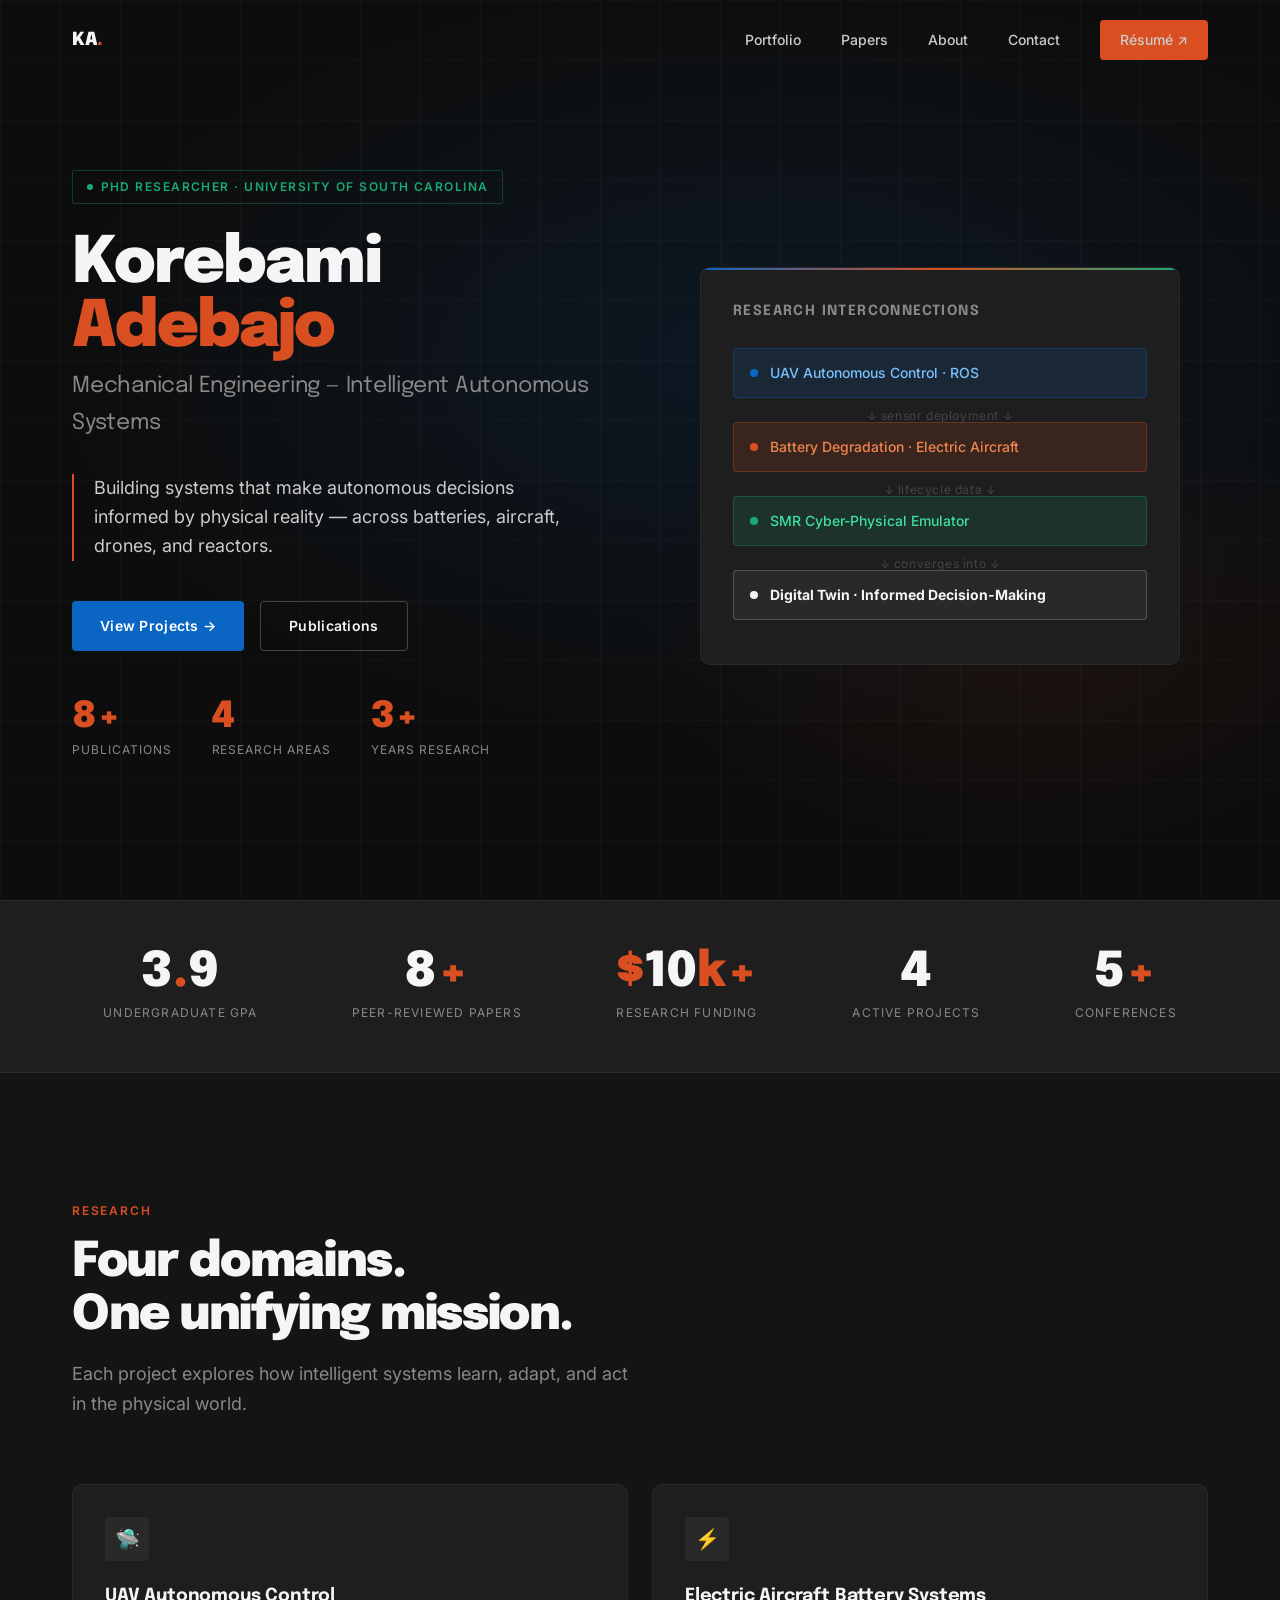
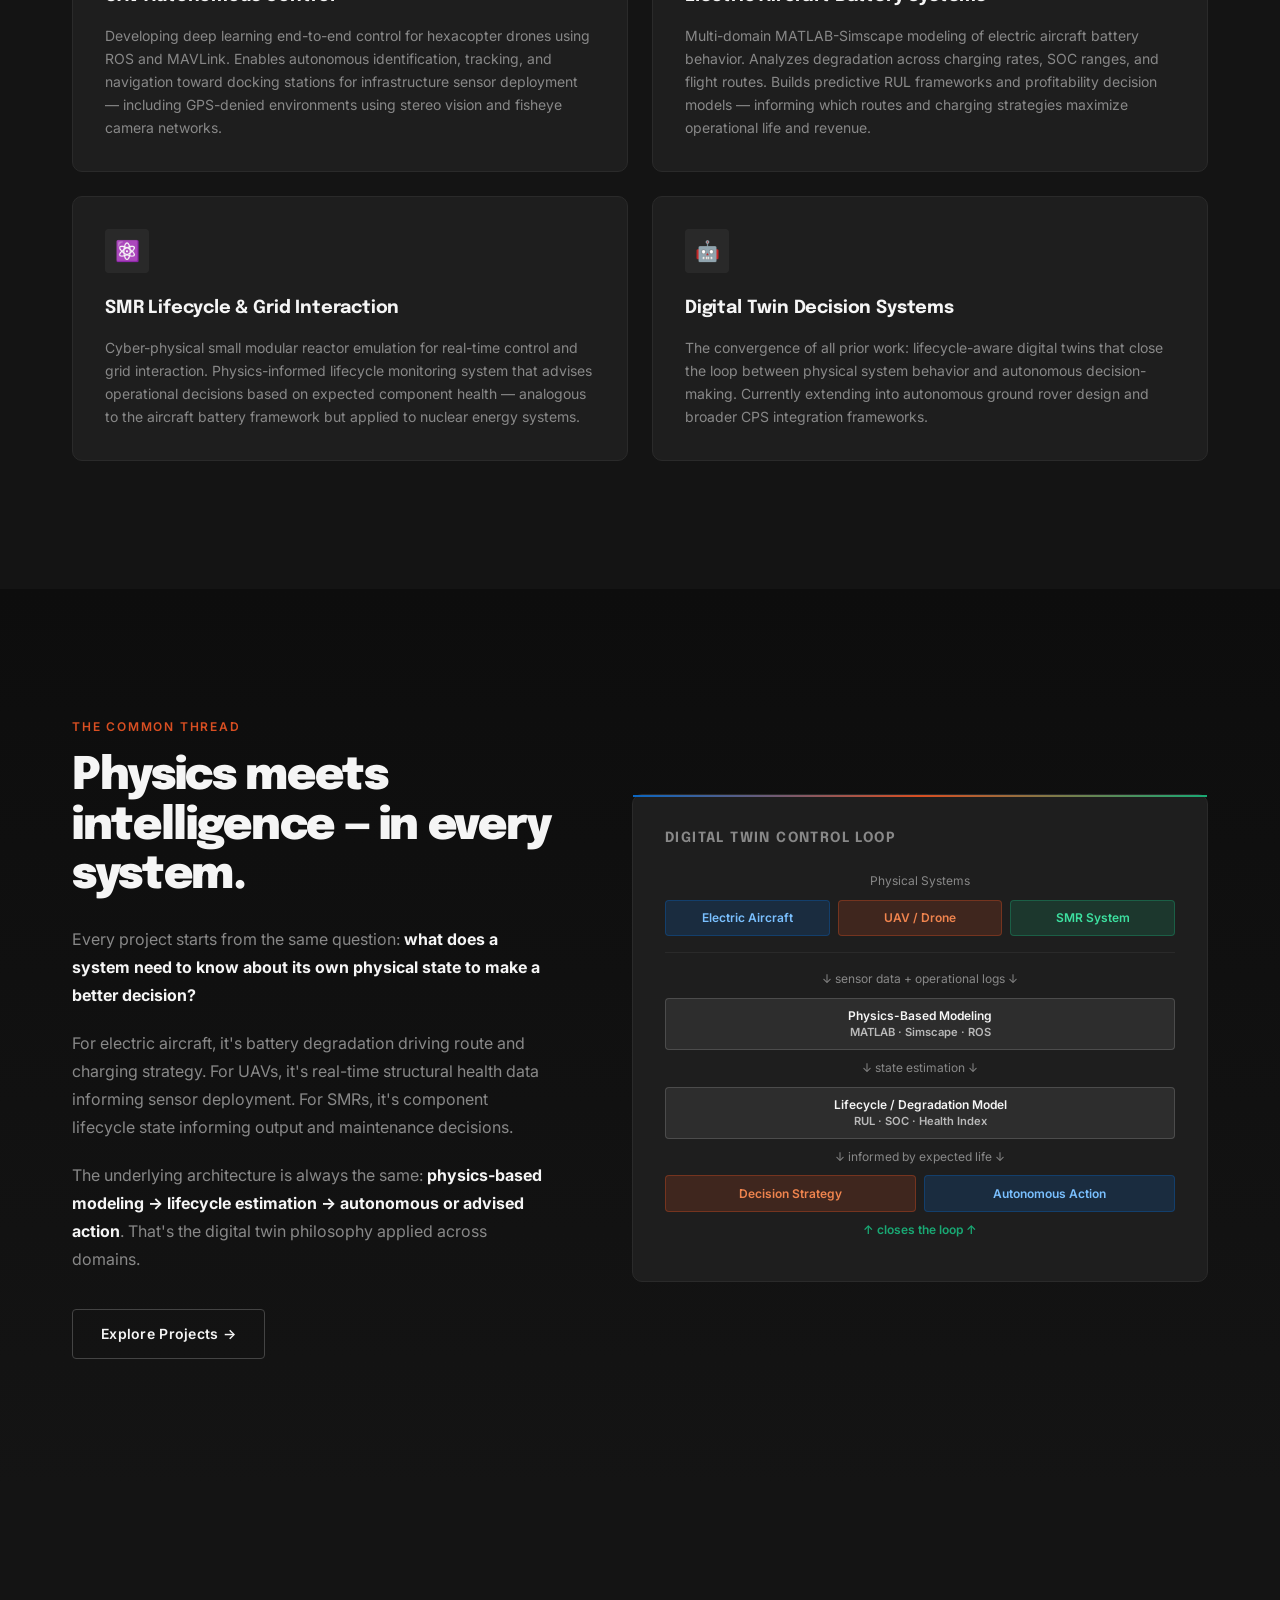
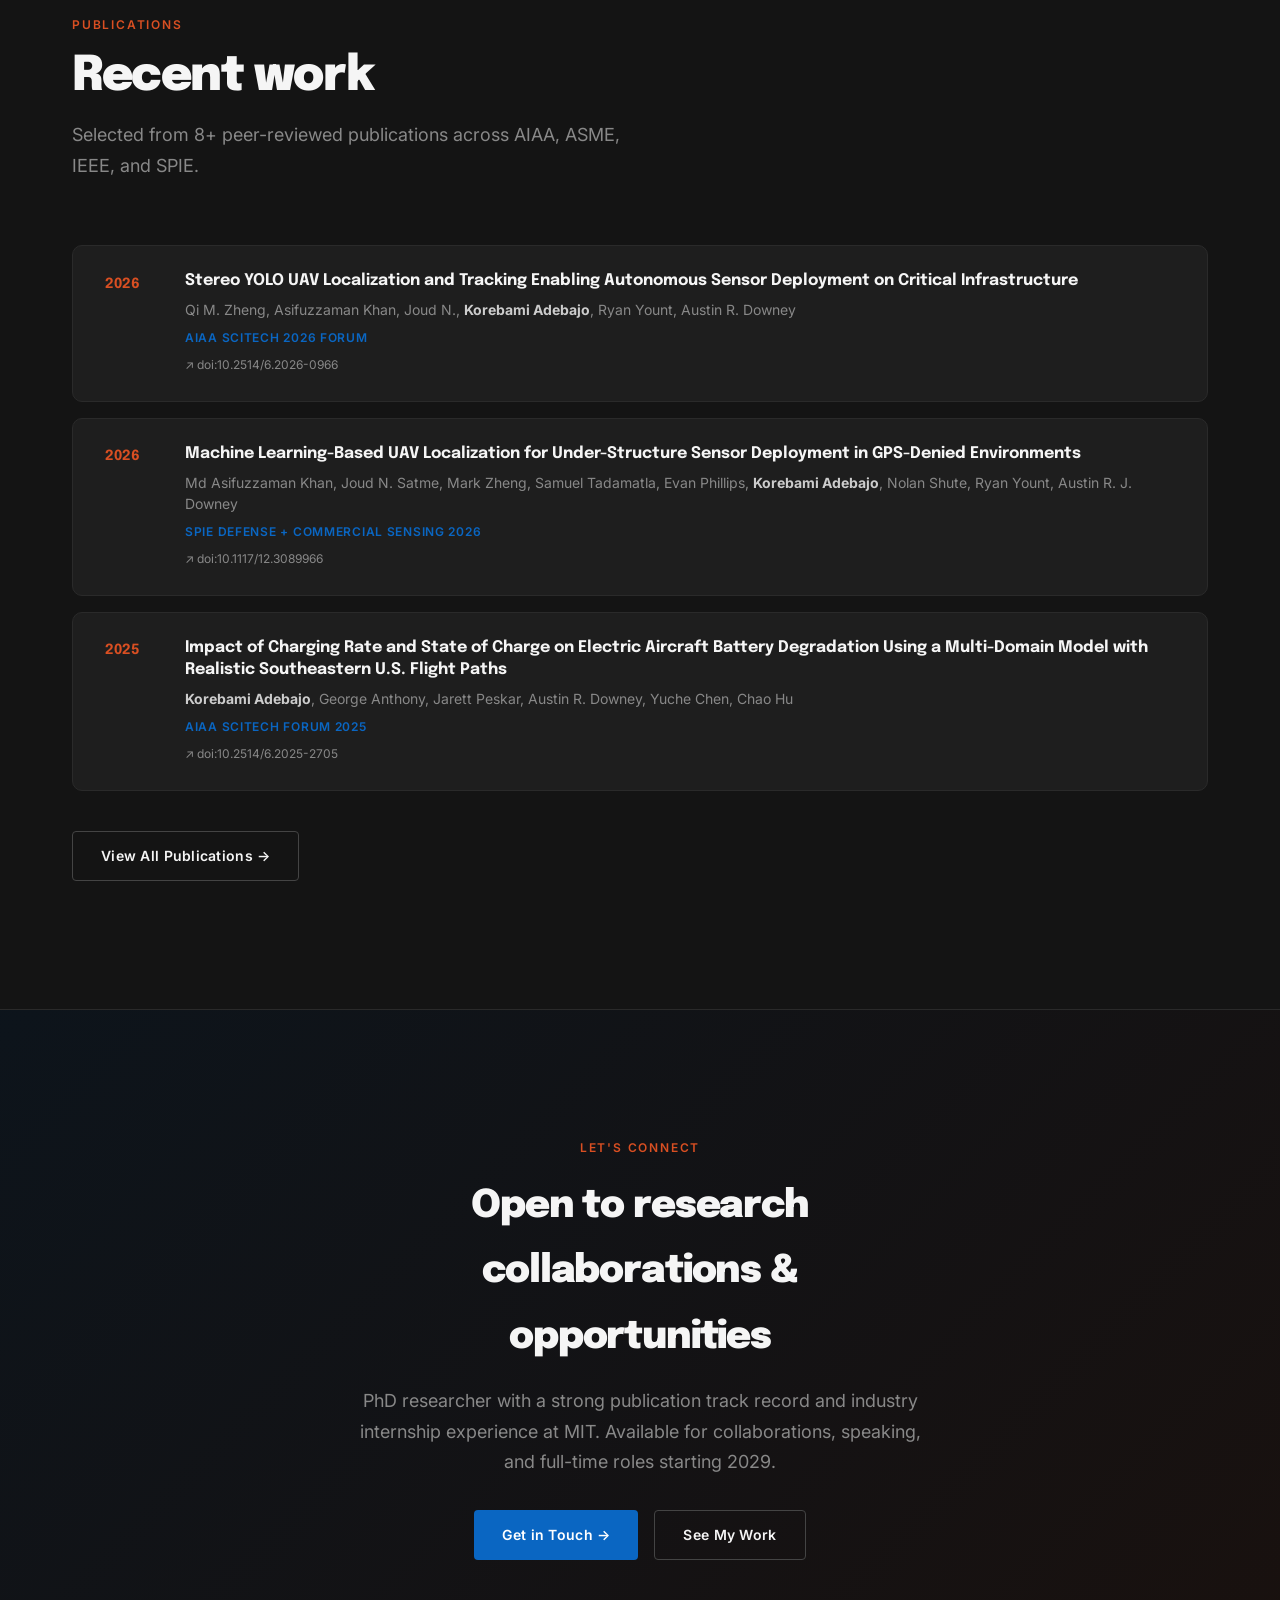
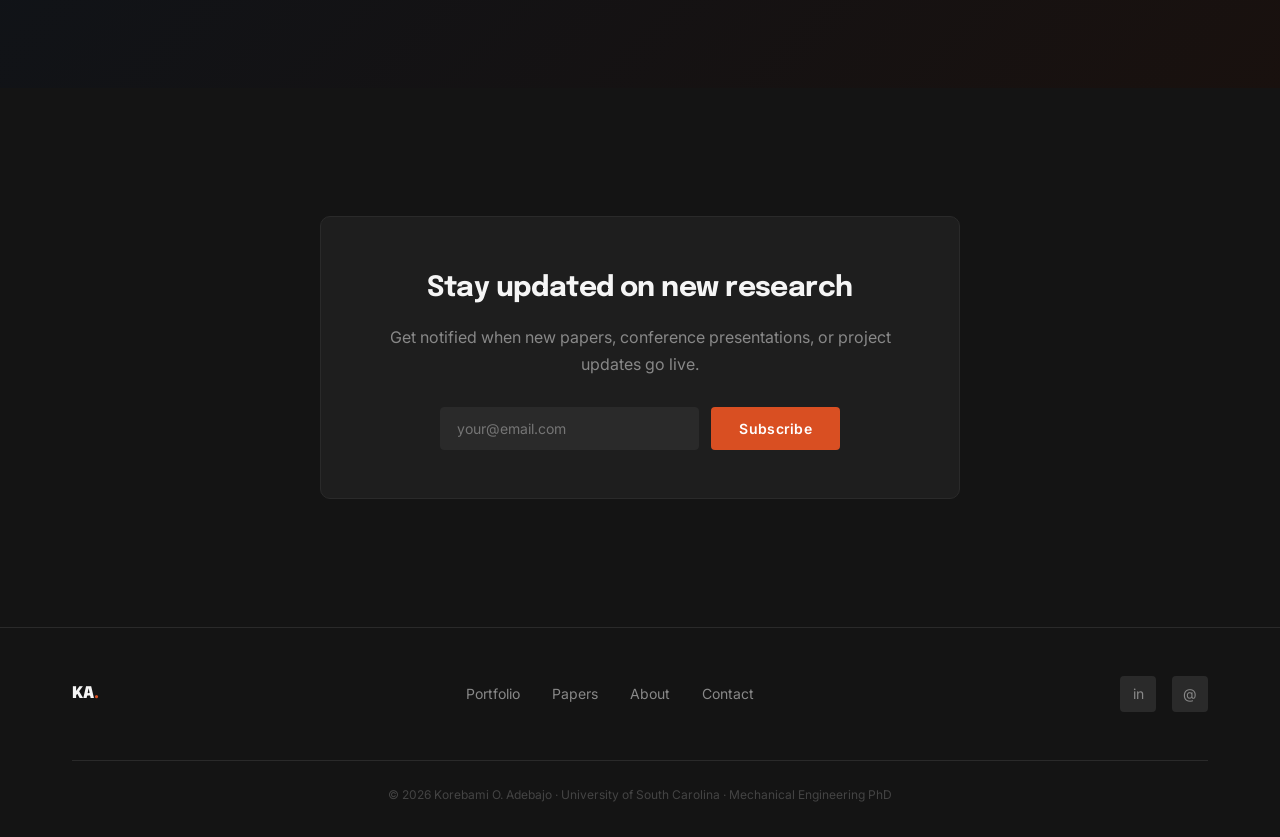
==== index.html @ 7465ab48 "Update index.html" ====
<!DOCTYPE html>
<html lang="en">
<head>
  <meta charset="UTF-8" />
  <meta name="viewport" content="width=device-width, initial-scale=1.0" />
  <title>Korebami Adebajo — Intelligent Autonomous Systems Researcher</title>
  <meta name="description" content="PhD Researcher at University of South Carolina working on digital twins, battery degradation, UAV autonomy, and small modular reactor lifecycle monitoring." />
  <link rel="stylesheet" href="css/style.css" />
</head>
<body>

<!-- ============================================================ NAV -->
<nav class="nav">
  <div class="nav__inner">
    <a href="index.html" class="nav__logo">KA<span>.</span></a>
    <div class="nav__links">
      <a href="portfolio.html">Portfolio</a>
      <a href="papers.html">Papers</a>
      <a href="about.html">About</a>
      <a href="about.html#contact">Contact</a>
      <a href="Korebami%20CV_Nov_25.pdf" target="_blank" class="nav__resume">Résumé ↗</a>
    </div>
    <div class="nav__burger" aria-label="Toggle menu">
      <span></span><span></span><span></span>
    </div>
  </div>
  <div class="nav__mobile">
    <a href="portfolio.html">Portfolio</a>
    <a href="papers.html">Papers</a>
    <a href="about.html">About</a>
    <a href="about.html#contact">Contact</a>
    <a href="Korebami%20CV_Nov_25.pdf" target="_blank">Résumé ↗</a>
  </div>
</nav>

<!-- ============================================================ HERO -->
<section class="hero">
  <div class="hero__bg"></div>
  <div class="hero__grid-overlay"></div>
  <div class="hero__inner">
    <div class="hero__content">
      <div class="hero__label">PhD Researcher · University of South Carolina</div>
      <h1 class="hero__name">Korebami<br><span>Adebajo</span></h1>
      <p class="hero__title">Mechanical Engineering — Intelligent Autonomous Systems</p>
      <p class="hero__thesis">
        Building systems that make autonomous decisions informed by physical reality — across batteries, aircraft, drones, and reactors.
      </p>
      <div class="hero__actions">
        <a href="portfolio.html" class="btn btn--primary">View Projects →</a>
        <a href="papers.html" class="btn btn--ghost">Publications</a>
      </div>
      <div class="hero__stats">
        <div>
          <span class="hero__stat-num"><span data-target="8">0</span><span style="color:var(--punch)">+</span></span>
          <span class="hero__stat-label">Publications</span>
        </div>
        <div>
          <span class="hero__stat-num"><span data-target="4">0</span></span>
          <span class="hero__stat-label">Research Areas</span>
        </div>
        <div>
          <span class="hero__stat-num"><span data-target="3">0</span><span style="color:var(--punch)">+</span></span>
          <span class="hero__stat-label">Years Research</span>
        </div>
      </div>
    </div>

    <div class="hero__visual">
      <div class="hero__diagram">
        <div class="diagram-title">Research Interconnections</div>

        <div class="diagram-node diagram-node--blue">
          <span class="dot dot--blue"></span>
          UAV Autonomous Control · ROS
        </div>
        <div class="diagram-arrow">↓ sensor deployment ↓</div>

        <div class="diagram-node diagram-node--punch">
          <span class="dot dot--punch"></span>
          Battery Degradation · Electric Aircraft
        </div>
        <div class="diagram-arrow">↓ lifecycle data ↓</div>

        <div class="diagram-node diagram-node--green">
          <span class="dot dot--green"></span>
          SMR Cyber-Physical Emulator
        </div>
        <div class="diagram-arrow">↓ converges into ↓</div>

        <div class="diagram-node diagram-node--muted" style="border-color: rgba(255,255,255,0.2); background: rgba(255,255,255,0.05);">
          <span class="dot dot--muted" style="background: var(--white)"></span>
          <strong style="color:var(--white)">Digital Twin · Informed Decision-Making</strong>
        </div>
      </div>
    </div>
  </div>
</section>

<!-- ============================================================ STATS BAR -->
<div class="stats-bar">
  <div class="stats-bar__inner">
    <div class="stat-item reveal">
      <span class="stat-item__num"><span data-target="3">0</span><em>.</em><span style="color:var(--white)">9</span></span>
      <div class="stat-item__label">Undergraduate GPA</div>
    </div>
    <div class="stat-item reveal reveal-delay-1">
      <span class="stat-item__num"><span data-target="8">0</span><em>+</em></span>
      <div class="stat-item__label">Peer-Reviewed Papers</div>
    </div>
    <div class="stat-item reveal reveal-delay-2">
      <span class="stat-item__num"><em>$</em><span data-target="10">0</span><em>k+</em></span>
      <div class="stat-item__label">Research Funding</div>
    </div>
    <div class="stat-item reveal reveal-delay-3">
      <span class="stat-item__num"><span data-target="4">0</span></span>
      <div class="stat-item__label">Active Projects</div>
    </div>
    <div class="stat-item reveal reveal-delay-4">
      <span class="stat-item__num"><span data-target="5">0</span><em>+</em></span>
      <div class="stat-item__label">Conferences</div>
    </div>
  </div>
</div>

<!-- ============================================================ RESEARCH AREAS -->
<section class="research-areas">
  <div class="container">
    <div class="section-header reveal">
      <span class="eyebrow">Research</span>
      <h2>Four domains.<br>One unifying mission.</h2>
      <p>Each project explores how intelligent systems learn, adapt, and act in the physical world.</p>
    </div>
    <div class="grid-2" style="gap: 1.5rem;">
      <div class="area-card area-card--blue reveal">
        <div class="area-icon">🛸</div>
        <h3>UAV Autonomous Control</h3>
        <p>Developing deep learning end-to-end control for hexacopter drones using ROS and MAVLink. Enables autonomous identification, tracking, and navigation toward docking stations for infrastructure sensor deployment — including GPS-denied environments using stereo vision and fisheye camera networks.</p>
      </div>
      <div class="area-card area-card--punch reveal reveal-delay-1">
        <div class="area-icon">⚡</div>
        <h3>Electric Aircraft Battery Systems</h3>
        <p>Multi-domain MATLAB-Simscape modeling of electric aircraft battery behavior. Analyzes degradation across charging rates, SOC ranges, and flight routes. Builds predictive RUL frameworks and profitability decision models — informing which routes and charging strategies maximize operational life and revenue.</p>
      </div>
      <div class="area-card area-card--green reveal reveal-delay-2">
        <div class="area-icon">⚛️</div>
        <h3>SMR Lifecycle & Grid Interaction</h3>
        <p>Cyber-physical small modular reactor emulation for real-time control and grid interaction. Physics-informed lifecycle monitoring system that advises operational decisions based on expected component health — analogous to the aircraft battery framework but applied to nuclear energy systems.</p>
      </div>
      <div class="area-card area-card--muted reveal reveal-delay-3">
        <div class="area-icon">🤖</div>
        <h3>Digital Twin Decision Systems</h3>
        <p>The convergence of all prior work: lifecycle-aware digital twins that close the loop between physical system behavior and autonomous decision-making. Currently extending into autonomous ground rover design and broader CPS integration frameworks.</p>
      </div>
    </div>
  </div>
</section>

<!-- ============================================================ UNIFYING THREAD -->
<section class="thread">
  <div class="container">
    <div class="thread__inner">
      <div class="thread__text reveal">
        <span class="eyebrow">The Common Thread</span>
        <h2>Physics meets intelligence — in every system.</h2>
        <p>Every project starts from the same question: <strong>what does a system need to know about its own physical state to make a better decision?</strong></p>
        <p>For electric aircraft, it's battery degradation driving route and charging strategy. For UAVs, it's real-time structural health data informing sensor deployment. For SMRs, it's component lifecycle state informing output and maintenance decisions.</p>
        <p>The underlying architecture is always the same: <strong>physics-based modeling → lifecycle estimation → autonomous or advised action</strong>. That's the digital twin philosophy applied across domains.</p>
        <a href="portfolio.html" class="btn btn--ghost" style="margin-top:1rem;">Explore Projects →</a>
      </div>

      <div class="thread__diagram reveal reveal-delay-2">
        <div class="flow-diagram">
          <div class="diagram-title" style="margin-bottom:1.25rem;">Digital Twin Control Loop</div>

          <div class="flow-label">Physical Systems</div>
          <div class="flow-row">
            <div class="flow-box flow-box--blue">Electric Aircraft</div>
            <div class="flow-box flow-box--punch">UAV / Drone</div>
            <div class="flow-box flow-box--green">SMR System</div>
          </div>

          <div class="flow-divider"></div>
          <div class="flow-label">↓ sensor data + operational logs ↓</div>

          <div class="flow-row">
            <div class="flow-box flow-box--core" style="text-align:center;">
              Physics-Based Modeling<br><span style="font-size:0.7rem;opacity:0.7">MATLAB · Simscape · ROS</span>
            </div>
          </div>

          <div class="flow-label">↓ state estimation ↓</div>

          <div class="flow-row">
            <div class="flow-box flow-box--core">
              Lifecycle / Degradation Model<br><span style="font-size:0.7rem;opacity:0.7">RUL · SOC · Health Index</span>
            </div>
          </div>

          <div class="flow-label">↓ informed by expected life ↓</div>

          <div class="flow-row">
            <div class="flow-box flow-box--punch">Decision Strategy</div>
            <div class="flow-box flow-box--blue">Autonomous Action</div>
          </div>

          <div class="flow-label" style="color:var(--green);font-weight:600;">↑ closes the loop ↑</div>
        </div>
      </div>
    </div>
  </div>
</section>

<!-- ============================================================ RECENT PUBLICATIONS -->
<section class="section section--dark">
  <div class="container">
    <div class="section-header reveal">
      <span class="eyebrow">Publications</span>
      <h2>Recent work</h2>
      <p>Selected from 8+ peer-reviewed publications across AIAA, ASME, IEEE, and SPIE.</p>
    </div>

    <div style="display:flex; flex-direction:column; gap:1rem;">

      <div class="pub-card reveal">
        <div class="pub-year">2026</div>
        <div class="pub-body">
          <div class="pub-title">Stereo YOLO UAV Localization and Tracking Enabling Autonomous Sensor Deployment on Critical Infrastructure</div>
          <div class="pub-authors">Qi M. Zheng, Asifuzzaman Khan, Joud N., <strong>Korebami Adebajo</strong>, Ryan Yount, Austin R. Downey</div>
          <div class="pub-venue">AIAA SCITECH 2026 Forum</div>
          <a href="https://doi.org/10.2514/6.2026-0966" target="_blank" class="pub-doi">↗ doi:10.2514/6.2026-0966</a>
        </div>
      </div>

      <div class="pub-card reveal reveal-delay-1">
        <div class="pub-year">2026</div>
        <div class="pub-body">
          <div class="pub-title">Machine Learning-Based UAV Localization for Under-Structure Sensor Deployment in GPS-Denied Environments</div>
          <div class="pub-authors">Md Asifuzzaman Khan, Joud N. Satme, Mark Zheng, Samuel Tadamatla, Evan Phillips, <strong>Korebami Adebajo</strong>, Nolan Shute, Ryan Yount, Austin R. J. Downey</div>
          <div class="pub-venue">SPIE Defense + Commercial Sensing 2026</div>
          <a href="https://doi.org/10.1117/12.3089966" target="_blank" class="pub-doi">↗ doi:10.1117/12.3089966</a>
        </div>
      </div>

      <div class="pub-card reveal reveal-delay-2">
        <div class="pub-year">2025</div>
        <div class="pub-body">
          <div class="pub-title">Impact of Charging Rate and State of Charge on Electric Aircraft Battery Degradation Using a Multi-Domain Model with Realistic Southeastern U.S. Flight Paths</div>
          <div class="pub-authors"><strong>Korebami Adebajo</strong>, George Anthony, Jarett Peskar, Austin R. Downey, Yuche Chen, Chao Hu</div>
          <div class="pub-venue">AIAA SciTech Forum 2025</div>
          <a href="https://doi.org/10.2514/6.2025-2705" target="_blank" class="pub-doi">↗ doi:10.2514/6.2025-2705</a>
        </div>
      </div>

    </div>

    <div style="margin-top:2.5rem;" class="reveal">
      <a href="papers.html" class="btn btn--ghost">View All Publications →</a>
    </div>
  </div>
</section>

<!-- ============================================================ CTA -->
<section class="cta-section">
  <div class="cta-section__inner reveal">
    <span class="eyebrow">Let's Connect</span>
    <h2>Open to research collaborations &amp; opportunities</h2>
    <p>PhD researcher with a strong publication track record and industry internship experience at MIT. Available for collaborations, speaking, and full-time roles starting 2029.</p>
    <div class="cta-section__actions">
      <a href="about.html#contact" class="btn btn--primary">Get in Touch →</a>
      <a href="portfolio.html" class="btn btn--ghost">See My Work</a>
    </div>
  </div>
</section>

<!-- ============================================================ NEWSLETTER -->
<section class="section section--dark">
  <div class="container">
    <div class="newsletter reveal" style="max-width:640px; margin:0 auto;">
      <h3>Stay updated on new research</h3>
      <p>Get notified when new papers, conference presentations, or project updates go live.</p>
      <div class="newsletter__form">
        <input type="email" class="newsletter__input" placeholder="your@email.com" />
        <button class="btn btn--punch">Subscribe</button>
      </div>
    </div>
  </div>
</section>

<!-- ============================================================ FOOTER -->
<footer class="footer">
  <div class="footer__inner">
    <div class="footer__logo">KA<span>.</span></div>
    <div class="footer__links">
      <a href="portfolio.html">Portfolio</a>
      <a href="papers.html">Papers</a>
      <a href="about.html">About</a>
      <a href="about.html#contact">Contact</a>
    </div>
    <div class="footer__social">
      <a href="https://www.linkedin.com/in/korebami-adebajo" target="_blank" title="LinkedIn">in</a>
      <a href="mailto:oyinkansoaadebajo@gmail.com" title="Email">@</a>
    </div>
    <div class="footer__copy">
      © 2026 Korebami O. Adebajo · University of South Carolina · Mechanical Engineering PhD
    </div>
  </div>
</footer>

<script src="js/main.js"></script>
</body>
</html>
---- css/style.css ----
/* ============================================================
   DESIGN TOKENS — Korebami Adebajo Portfolio
   Colors: Relume mockup (Science Blue, Punch, Mountain Meadow, Neutrals)
   Type: Epilogue (display) + Inter (body)
   ============================================================ */

@import url('https://fonts.googleapis.com/css2?family=Epilogue:wght@400;600;700;900&family=Inter:wght@300;400;500;600&display=swap');

:root {
  /* Colors */
  --blue:        #0A66C2;
  --blue-dark:   #084fa0;
  --punch:       #D94F22;
  --punch-light: #f0623a;
  --green:       #19A974;
  --black:       #0d0d0d;
  --dark:        #141414;
  --dark-2:      #1e1e1e;
  --dark-3:      #2a2a2a;
  --mid:         #444444;
  --muted:       #888888;
  --light:       #cccccc;
  --white:       #f5f5f5;
  --pure-white:  #ffffff;

  /* Type */
  --font-display: 'Epilogue', sans-serif;
  --font-body:    'Inter', sans-serif;

  /* Scale */
  --text-xs:   0.75rem;
  --text-sm:   0.875rem;
  --text-base: 1rem;
  --text-lg:   1.125rem;
  --text-xl:   1.375rem;
  --text-2xl:  1.75rem;
  --text-3xl:  2.25rem;
  --text-4xl:  3rem;
  --text-5xl:  4rem;
  --text-6xl:  5.5rem;

  /* Spacing */
  --section-gap: 8rem;
  --gap:         2rem;
  --radius:      4px;
  --radius-lg:   10px;

  /* Transitions */
  --ease: cubic-bezier(0.25, 0.46, 0.45, 0.94);
}

/* ============================================================ RESET */
*, *::before, *::after { box-sizing: border-box; margin: 0; padding: 0; }
html { scroll-behavior: smooth; font-size: 16px; }
body {
  background: var(--black);
  color: var(--white);
  font-family: var(--font-body);
  font-size: var(--text-base);
  line-height: 1.7;
  -webkit-font-smoothing: antialiased;
}
img { max-width: 100%; display: block; }
a { color: inherit; text-decoration: none; }
ul { list-style: none; }

/* ============================================================ UTILITY */
.container { max-width: 1200px; margin: 0 auto; padding: 0 2rem; }
.container--narrow { max-width: 800px; margin: 0 auto; padding: 0 2rem; }
.eyebrow {
  font-family: var(--font-body);
  font-size: var(--text-xs);
  font-weight: 600;
  letter-spacing: 0.15em;
  text-transform: uppercase;
  color: var(--punch);
  display: block;
  margin-bottom: 1rem;
}
.section { padding: var(--section-gap) 0; }
.section--dark { background: var(--dark); }
.section--darker { background: var(--dark-2); }
.grid-2 { display: grid; grid-template-columns: 1fr 1fr; gap: var(--gap); }
.grid-3 { display: grid; grid-template-columns: repeat(3, 1fr); gap: var(--gap); }
.tag {
  display: inline-block;
  font-size: var(--text-xs);
  font-weight: 600;
  letter-spacing: 0.08em;
  text-transform: uppercase;
  padding: 0.3rem 0.75rem;
  border-radius: 2px;
  background: var(--dark-3);
  color: var(--light);
  margin: 0.2rem 0.2rem 0.2rem 0;
}
.tag--blue  { background: rgba(10,102,194,0.2); color: #5aabff; }
.tag--punch { background: rgba(217,79,34,0.18); color: #f0844e; }
.tag--green { background: rgba(25,169,116,0.18); color: #3de0a0; }

/* ============================================================ BUTTONS */
.btn {
  display: inline-flex; align-items: center; gap: 0.5rem;
  font-family: var(--font-body); font-size: var(--text-sm); font-weight: 600;
  padding: 0.75rem 1.75rem; border-radius: var(--radius);
  border: none; cursor: pointer; transition: all 0.2s var(--ease);
  letter-spacing: 0.02em;
}
.btn--primary { background: var(--blue); color: var(--pure-white); }
.btn--primary:hover { background: var(--blue-dark); transform: translateY(-1px); }
.btn--ghost {
  background: transparent; color: var(--white);
  border: 1px solid var(--mid);
}
.btn--ghost:hover { border-color: var(--white); background: rgba(255,255,255,0.05); }
.btn--punch { background: var(--punch); color: var(--pure-white); }
.btn--punch:hover { background: var(--punch-light); transform: translateY(-1px); }

/* ============================================================ NAVBAR */
.nav {
  position: fixed; top: 0; left: 0; right: 0; z-index: 100;
  padding: 1.25rem 0;
  transition: background 0.3s var(--ease), box-shadow 0.3s var(--ease);
}
.nav.scrolled {
  background: rgba(13,13,13,0.95);
  backdrop-filter: blur(12px);
  box-shadow: 0 1px 0 rgba(255,255,255,0.06);
}
.nav__inner {
  display: flex; align-items: center; justify-content: space-between;
  max-width: 1200px; margin: 0 auto; padding: 0 2rem;
}
.nav__logo {
  font-family: var(--font-display); font-weight: 900; font-size: var(--text-lg);
  letter-spacing: -0.02em;
}
.nav__logo span { color: var(--punch); }
.nav__links { display: flex; align-items: center; gap: 2.5rem; }
.nav__links a {
  font-size: var(--text-sm); font-weight: 500; color: var(--light);
  transition: color 0.2s; position: relative;
}
.nav__links a::after {
  content: ''; position: absolute; bottom: -4px; left: 0; right: 0;
  height: 1px; background: var(--punch); transform: scaleX(0);
  transition: transform 0.2s var(--ease);
}
.nav__links a:hover { color: var(--white); }
.nav__links a:hover::after, .nav__links a.active::after { transform: scaleX(1); }
.nav__links a.active { color: var(--white); }
.nav__resume {
  font-size: var(--text-sm); font-weight: 600;
  padding: 0.5rem 1.25rem; border-radius: var(--radius);
  background: var(--punch); color: var(--pure-white);
  transition: background 0.2s;
}
.nav__resume:hover { background: var(--punch-light); }
.nav__burger { display: none; flex-direction: column; gap: 5px; cursor: pointer; }
.nav__burger span { display: block; width: 24px; height: 2px; background: var(--white); transition: all 0.3s; }
.nav__mobile { display: none; }

/* ============================================================ HERO */
.hero {
  min-height: 100vh; display: flex; align-items: center;
  padding: 8rem 0 6rem;
  position: relative; overflow: hidden;
}
.hero__bg {
  position: absolute; inset: 0; z-index: 0;
  background: radial-gradient(ellipse 80% 60% at 60% 40%, rgba(10,102,194,0.12) 0%, transparent 70%),
              radial-gradient(ellipse 50% 40% at 80% 70%, rgba(217,79,34,0.08) 0%, transparent 60%);
}
.hero__grid-overlay {
  position: absolute; inset: 0; z-index: 0; opacity: 0.03;
  background-image:
    linear-gradient(var(--light) 1px, transparent 1px),
    linear-gradient(90deg, var(--light) 1px, transparent 1px);
  background-size: 60px 60px;
}
.hero__inner {
  position: relative; z-index: 1;
  max-width: 1200px; margin: 0 auto; padding: 0 2rem;
  display: grid; grid-template-columns: 1fr 1fr; gap: 4rem; align-items: center;
}
.hero__label {
  display: inline-flex; align-items: center; gap: 0.5rem;
  font-size: var(--text-xs); font-weight: 600; letter-spacing: 0.12em;
  text-transform: uppercase; color: var(--green);
  border: 1px solid rgba(25,169,116,0.3); border-radius: 2px;
  padding: 0.35rem 0.85rem; margin-bottom: 1.75rem;
}
.hero__label::before {
  content: ''; width: 6px; height: 6px; border-radius: 50%;
  background: var(--green); animation: pulse 2s infinite;
}
@keyframes pulse {
  0%, 100% { opacity: 1; transform: scale(1); }
  50% { opacity: 0.5; transform: scale(0.8); }
}
.hero__name {
  font-family: var(--font-display); font-weight: 900;
  font-size: clamp(2.8rem, 5vw, var(--text-6xl));
  line-height: 1.0; letter-spacing: -0.03em;
  margin-bottom: 0.5rem;
}
.hero__name span { color: var(--punch); }
.hero__title {
  font-family: var(--font-display); font-weight: 400;
  font-size: var(--text-xl); color: var(--muted);
  margin-bottom: 2rem; letter-spacing: -0.01em;
}
.hero__thesis {
  font-size: var(--text-lg); line-height: 1.6;
  color: var(--light); max-width: 520px; margin-bottom: 2.5rem;
  border-left: 2px solid var(--punch); padding-left: 1.25rem;
}
.hero__actions { display: flex; gap: 1rem; flex-wrap: wrap; margin-bottom: 3rem; }
.hero__stats { display: flex; gap: 2.5rem; }
.hero__stat-num {
  font-family: var(--font-display); font-weight: 900;
  font-size: var(--text-3xl); color: var(--white); line-height: 1;
  display: block;
}
.hero__stat-num span { color: var(--punch); }
.hero__stat-label { font-size: var(--text-xs); color: var(--muted); letter-spacing: 0.08em; text-transform: uppercase; }

/* Hero visual panel */
.hero__visual {
  position: relative; display: flex; align-items: center; justify-content: center;
}
.hero__diagram {
  width: 100%; max-width: 480px;
  background: var(--dark-2); border: 1px solid var(--dark-3);
  border-radius: var(--radius-lg); padding: 2rem; position: relative;
  overflow: hidden;
}
.hero__diagram::before {
  content: ''; position: absolute; top: 0; left: 0; right: 0; height: 2px;
  background: linear-gradient(90deg, var(--blue), var(--punch), var(--green));
}
.diagram-title {
  font-family: var(--font-display); font-size: var(--text-sm); font-weight: 700;
  color: var(--muted); text-transform: uppercase; letter-spacing: 0.1em;
  margin-bottom: 1.5rem;
}
.diagram-node {
  padding: 0.75rem 1rem; border-radius: var(--radius); margin-bottom: 0.75rem;
  font-size: var(--text-sm); font-weight: 500;
  display: flex; align-items: center; gap: 0.75rem;
  transition: transform 0.2s var(--ease);
}
.diagram-node:hover { transform: translateX(4px); }
.diagram-node--blue  { background: rgba(10,102,194,0.15); border: 1px solid rgba(10,102,194,0.3); color: #7ac0ff; }
.diagram-node--punch { background: rgba(217,79,34,0.15);  border: 1px solid rgba(217,79,34,0.3);  color: #f0844e; }
.diagram-node--green { background: rgba(25,169,116,0.15); border: 1px solid rgba(25,169,116,0.3); color: #3de0a0; }
.diagram-node--muted { background: var(--dark-3); border: 1px solid rgba(255,255,255,0.08); color: var(--light); }
.diagram-arrow {
  text-align: center; color: var(--mid); font-size: var(--text-xs);
  margin: -0.25rem 0; letter-spacing: 0.05em;
}
.diagram-node .dot {
  width: 8px; height: 8px; border-radius: 50%; flex-shrink: 0;
}
.dot--blue  { background: var(--blue); }
.dot--punch { background: var(--punch); }
.dot--green { background: var(--green); }
.dot--muted { background: var(--mid); }

/* ============================================================ RESEARCH AREAS */
.research-areas { padding: var(--section-gap) 0; background: var(--dark); }
.section-header { margin-bottom: 4rem; }
.section-header h2 {
  font-family: var(--font-display); font-weight: 900;
  font-size: clamp(var(--text-3xl), 4vw, var(--text-4xl));
  letter-spacing: -0.03em; line-height: 1.1;
}
.section-header p { font-size: var(--text-lg); color: var(--muted); max-width: 560px; margin-top: 1rem; }

.area-card {
  background: var(--dark-2); border: 1px solid var(--dark-3);
  border-radius: var(--radius-lg); padding: 2rem;
  transition: border-color 0.3s, transform 0.3s var(--ease);
  position: relative; overflow: hidden;
}
.area-card::after {
  content: ''; position: absolute; bottom: 0; left: 0; right: 0; height: 2px;
  background: var(--accent-color, var(--blue));
  transform: scaleX(0); transform-origin: left;
  transition: transform 0.3s var(--ease);
}
.area-card:hover { border-color: var(--mid); transform: translateY(-4px); }
.area-card:hover::after { transform: scaleX(1); }
.area-card--blue  { --accent-color: var(--blue); }
.area-card--punch { --accent-color: var(--punch); }
.area-card--green { --accent-color: var(--green); }
.area-card--muted { --accent-color: var(--muted); }
.area-icon {
  width: 44px; height: 44px; border-radius: var(--radius);
  display: flex; align-items: center; justify-content: center;
  font-size: 1.25rem; margin-bottom: 1.25rem;
  background: rgba(255,255,255,0.05);
}
.area-card h3 {
  font-family: var(--font-display); font-size: var(--text-lg); font-weight: 700;
  margin-bottom: 0.75rem; letter-spacing: -0.01em;
}
.area-card p { font-size: var(--text-sm); color: var(--muted); line-height: 1.65; }

/* ============================================================ THREAD / UNIFYING SECTION */
.thread {
  padding: var(--section-gap) 0;
  background: linear-gradient(180deg, var(--black) 0%, var(--dark) 100%);
}
.thread__inner { display: grid; grid-template-columns: 1fr 1.2fr; gap: 5rem; align-items: center; }
.thread__text h2 {
  font-family: var(--font-display); font-weight: 900;
  font-size: clamp(var(--text-2xl), 3.5vw, var(--text-4xl));
  line-height: 1.1; letter-spacing: -0.03em; margin-bottom: 1.5rem;
}
.thread__text p { color: var(--muted); line-height: 1.75; margin-bottom: 1.25rem; }
.thread__text strong { color: var(--white); }
.thread__diagram { position: relative; }
.flow-diagram {
  background: var(--dark-2); border: 1px solid var(--dark-3);
  border-radius: var(--radius-lg); padding: 2rem; position: relative;
}
.flow-diagram::before {
  content: ''; position: absolute; top: 0; left: 0; right: 0; height: 2px;
  background: linear-gradient(90deg, var(--blue), var(--punch), var(--green));
}
.flow-row {
  display: flex; align-items: center; gap: 0.5rem; margin-bottom: 0.5rem;
}
.flow-box {
  flex: 1; padding: 0.6rem 0.75rem; border-radius: var(--radius);
  font-size: var(--text-xs); font-weight: 600; text-align: center;
  line-height: 1.3;
}
.flow-box--blue  { background: rgba(10,102,194,0.2);  color: #7ac0ff; border: 1px solid rgba(10,102,194,0.35); }
.flow-box--punch { background: rgba(217,79,34,0.18);  color: #f0844e; border: 1px solid rgba(217,79,34,0.35); }
.flow-box--green { background: rgba(25,169,116,0.18); color: #3de0a0; border: 1px solid rgba(25,169,116,0.35); }
.flow-box--core  { background: rgba(255,255,255,0.07); color: var(--white); border: 1px solid rgba(255,255,255,0.15); }
.flow-arrow { color: var(--mid); font-size: 0.85rem; flex-shrink: 0; }
.flow-label {
  font-size: var(--text-xs); color: var(--muted); text-align: center;
  margin-top: 0.25rem; margin-bottom: 0.5rem;
}
.flow-divider {
  height: 1px; background: var(--dark-3); margin: 1rem 0;
}

/* ============================================================ PUBLICATIONS PREVIEW */
.pub-card {
  background: var(--dark-2); border: 1px solid var(--dark-3);
  border-radius: var(--radius-lg); padding: 1.5rem 2rem;
  transition: border-color 0.3s, transform 0.2s var(--ease);
  display: flex; gap: 1.5rem; align-items: flex-start;
}
.pub-card:hover { border-color: var(--mid); transform: translateY(-2px); }
.pub-year {
  font-family: var(--font-display); font-size: var(--text-sm); font-weight: 700;
  color: var(--punch); min-width: 3.5rem; padding-top: 0.15rem;
}
.pub-body { flex: 1; }
.pub-title {
  font-family: var(--font-display); font-size: var(--text-base); font-weight: 700;
  line-height: 1.4; margin-bottom: 0.4rem;
}
.pub-authors { font-size: var(--text-sm); color: var(--muted); margin-bottom: 0.5rem; line-height: 1.5; }
.pub-authors strong { color: var(--light); }
.pub-venue {
  font-size: var(--text-xs); font-weight: 600; letter-spacing: 0.06em;
  text-transform: uppercase; color: var(--blue);
}
.pub-doi {
  font-size: var(--text-xs); color: var(--muted); margin-top: 0.4rem;
  display: inline-flex; align-items: center; gap: 0.35rem;
  transition: color 0.2s;
}
.pub-doi:hover { color: var(--blue); }

/* ============================================================ STATS BAR */
.stats-bar {
  background: var(--dark-2); border-top: 1px solid var(--dark-3); border-bottom: 1px solid var(--dark-3);
  padding: 3rem 0;
}
.stats-bar__inner {
  display: flex; justify-content: space-around; flex-wrap: wrap; gap: 2rem;
  max-width: 1200px; margin: 0 auto; padding: 0 2rem;
}
.stat-item { text-align: center; }
.stat-item__num {
  font-family: var(--font-display); font-weight: 900; font-size: var(--text-4xl);
  color: var(--white); line-height: 1; display: block;
}
.stat-item__num em { color: var(--punch); font-style: normal; }
.stat-item__label { font-size: var(--text-xs); color: var(--muted); text-transform: uppercase; letter-spacing: 0.1em; margin-top: 0.4rem; }

/* ============================================================ CTA SECTION */
.cta-section {
  padding: var(--section-gap) 0;
  background: linear-gradient(135deg, rgba(10,102,194,0.08) 0%, rgba(217,79,34,0.06) 100%);
  border-top: 1px solid var(--dark-3);
}
.cta-section__inner { text-align: center; max-width: 640px; margin: 0 auto; padding: 0 2rem; }
.cta-section h2 {
  font-family: var(--font-display); font-weight: 900;
  font-size: clamp(var(--text-2xl), 3vw, var(--text-4xl));
  letter-spacing: -0.03em; margin-bottom: 1rem;
}
.cta-section p { color: var(--muted); font-size: var(--text-lg); margin-bottom: 2rem; }
.cta-section__actions { display: flex; gap: 1rem; justify-content: center; flex-wrap: wrap; }

/* ============================================================ FOOTER */
.footer {
  background: var(--dark); border-top: 1px solid var(--dark-3);
  padding: 3rem 0 2rem;
}
.footer__inner {
  max-width: 1200px; margin: 0 auto; padding: 0 2rem;
  display: flex; justify-content: space-between; align-items: center;
  flex-wrap: wrap; gap: 1.5rem;
}
.footer__logo {
  font-family: var(--font-display); font-weight: 900; font-size: var(--text-base);
}
.footer__logo span { color: var(--punch); }
.footer__links { display: flex; gap: 2rem; }
.footer__links a { font-size: var(--text-sm); color: var(--muted); transition: color 0.2s; }
.footer__links a:hover { color: var(--white); }
.footer__copy { font-size: var(--text-xs); color: var(--mid); width: 100%; text-align: center; margin-top: 1.5rem; border-top: 1px solid var(--dark-3); padding-top: 1.5rem; }
.footer__social { display: flex; gap: 1rem; }
.footer__social a {
  width: 36px; height: 36px; border-radius: var(--radius); background: var(--dark-3);
  display: flex; align-items: center; justify-content: center;
  font-size: var(--text-sm); color: var(--muted); transition: all 0.2s;
}
.footer__social a:hover { background: var(--blue); color: var(--white); }

/* ============================================================ PAGE HEADERS */
.page-header {
  padding: 10rem 0 5rem;
  background: linear-gradient(180deg, var(--dark) 0%, var(--black) 100%);
  border-bottom: 1px solid var(--dark-3);
}
.page-header h1 {
  font-family: var(--font-display); font-weight: 900;
  font-size: clamp(var(--text-3xl), 5vw, var(--text-5xl));
  letter-spacing: -0.04em; line-height: 1.05;
}
.page-header h1 span { color: var(--punch); }
.page-header p { font-size: var(--text-xl); color: var(--muted); max-width: 600px; margin-top: 1rem; line-height: 1.6; }

/* ============================================================ PROJECT CARDS */
.project-card {
  background: var(--dark-2); border: 1px solid var(--dark-3);
  border-radius: var(--radius-lg); overflow: hidden;
  transition: border-color 0.3s, transform 0.3s var(--ease);
  display: flex; flex-direction: column;
}
.project-card:hover { border-color: var(--mid); transform: translateY(-6px); }
.project-card__image {
  height: 200px; background: var(--dark-3); overflow: hidden;
  display: flex; align-items: center; justify-content: center;
  position: relative;
}
.project-card__image-inner {
  width: 100%; height: 100%;
  background: linear-gradient(135deg, var(--card-color-a, rgba(10,102,194,0.3)), var(--card-color-b, rgba(217,79,34,0.2)));
  display: flex; align-items: center; justify-content: center;
  font-size: 3rem;
}
.project-card__body { padding: 1.75rem; flex: 1; display: flex; flex-direction: column; }
.project-card__status {
  font-size: var(--text-xs); font-weight: 600; letter-spacing: 0.1em;
  text-transform: uppercase; color: var(--green); margin-bottom: 0.75rem;
  display: flex; align-items: center; gap: 0.4rem;
}
.project-card__status::before { content: ''; width: 6px; height: 6px; border-radius: 50%; background: var(--green); }
.project-card__status--ongoing { color: var(--green); }
.project-card__status--ongoing::before { background: var(--green); }
.project-card__status--design { color: var(--blue); }
.project-card__status--design::before { background: var(--blue); }
.project-card h3 {
  font-family: var(--font-display); font-size: var(--text-xl); font-weight: 700;
  line-height: 1.3; letter-spacing: -0.02em; margin-bottom: 0.75rem;
}
.project-card p { font-size: var(--text-sm); color: var(--muted); line-height: 1.7; flex: 1; margin-bottom: 1.25rem; }
.project-card__tags { display: flex; flex-wrap: wrap; margin-bottom: 1.25rem; }
.project-card__footer { display: flex; align-items: center; justify-content: space-between; margin-top: auto; }
.project-card__link {
  font-size: var(--text-sm); font-weight: 600; color: var(--blue);
  display: flex; align-items: center; gap: 0.35rem;
  transition: gap 0.2s var(--ease);
}
.project-card__link:hover { gap: 0.6rem; }

/* ============================================================ ABOUT PAGE */
.about-grid { display: grid; grid-template-columns: 1fr 1.4fr; gap: 5rem; align-items: start; }
.about-photo {
  position: sticky; top: 7rem;
  background: var(--dark-2); border: 1px solid var(--dark-3);
  border-radius: var(--radius-lg); overflow: hidden; aspect-ratio: 3/4;
  display: flex; align-items: center; justify-content: center;
  font-size: 5rem;
}
.timeline { position: relative; padding-left: 1.5rem; }
.timeline::before {
  content: ''; position: absolute; left: 0; top: 0; bottom: 0;
  width: 1px; background: var(--dark-3);
}
.timeline-item { position: relative; padding-bottom: 2.5rem; }
.timeline-item::before {
  content: ''; position: absolute; left: -1.5rem; top: 0.35rem;
  width: 8px; height: 8px; border-radius: 50%;
  background: var(--punch); border: 2px solid var(--black);
  transform: translateX(-3.5px);
}
.timeline-item__year {
  font-size: var(--text-xs); font-weight: 600; letter-spacing: 0.1em;
  text-transform: uppercase; color: var(--punch); margin-bottom: 0.35rem;
}
.timeline-item h3 {
  font-family: var(--font-display); font-size: var(--text-lg); font-weight: 700; margin-bottom: 0.35rem;
}
.timeline-item p { font-size: var(--text-sm); color: var(--muted); line-height: 1.65; }

/* ============================================================ SKILLS GRID */
.skills-grid { display: grid; grid-template-columns: repeat(auto-fill, minmax(140px, 1fr)); gap: 1rem; }
.skill-pill {
  padding: 0.75rem 1rem; background: var(--dark-3); border: 1px solid rgba(255,255,255,0.06);
  border-radius: var(--radius); text-align: center;
  font-size: var(--text-sm); font-weight: 500; color: var(--light);
  transition: all 0.2s var(--ease);
}
.skill-pill:hover { border-color: var(--blue); color: var(--white); background: rgba(10,102,194,0.1); }

/* ============================================================ AWARDS */
.award-item {
  display: flex; gap: 1.25rem; align-items: flex-start;
  padding: 1.25rem 0; border-bottom: 1px solid var(--dark-3);
}
.award-item:last-child { border-bottom: none; }
.award-icon { font-size: 1.5rem; flex-shrink: 0; margin-top: 0.1rem; }
.award-body h4 { font-family: var(--font-display); font-size: var(--text-base); font-weight: 700; margin-bottom: 0.2rem; }
.award-body p { font-size: var(--text-sm); color: var(--muted); }

/* ============================================================ PAPER PAGE */
.paper-header {
  padding: 10rem 0 4rem;
  background: var(--dark); border-bottom: 1px solid var(--dark-3);
}
.paper-header__meta {
  display: flex; gap: 1rem; flex-wrap: wrap; align-items: center; margin-bottom: 1.5rem;
}
.paper-header h1 {
  font-family: var(--font-display); font-weight: 900;
  font-size: clamp(var(--text-2xl), 4vw, var(--text-4xl));
  letter-spacing: -0.03em; line-height: 1.15; margin-bottom: 1.25rem;
}
.paper-header__authors { color: var(--muted); font-size: var(--text-base); line-height: 1.6; }
.paper-header__authors strong { color: var(--white); }
.abstract-box {
  background: var(--dark-3); border-left: 3px solid var(--blue);
  border-radius: 0 var(--radius) var(--radius) 0;
  padding: 1.75rem 2rem; margin: 2rem 0;
}
.abstract-box h3 {
  font-family: var(--font-display); font-size: var(--text-sm); font-weight: 700;
  letter-spacing: 0.1em; text-transform: uppercase; color: var(--blue); margin-bottom: 0.75rem;
}
.abstract-box p { color: var(--light); line-height: 1.75; font-size: var(--text-base); }

/* ============================================================ CONTACT FORM */
.contact-form { max-width: 600px; }
.form-group { margin-bottom: 1.5rem; }
.form-label { display: block; font-size: var(--text-sm); font-weight: 600; margin-bottom: 0.5rem; color: var(--light); }
.form-input, .form-textarea {
  width: 100%; background: var(--dark-2); border: 1px solid var(--dark-3);
  border-radius: var(--radius); padding: 0.875rem 1rem;
  font-family: var(--font-body); font-size: var(--text-sm); color: var(--white);
  transition: border-color 0.2s;
}
.form-input:focus, .form-textarea:focus {
  outline: none; border-color: var(--blue);
}
.form-textarea { min-height: 140px; resize: vertical; }

/* ============================================================ NEWSLETTER */
.newsletter {
  background: var(--dark-2); border: 1px solid var(--dark-3);
  border-radius: var(--radius-lg); padding: 3rem; text-align: center;
}
.newsletter h3 {
  font-family: var(--font-display); font-weight: 700; font-size: var(--text-2xl);
  letter-spacing: -0.02em; margin-bottom: 0.75rem;
}
.newsletter p { color: var(--muted); margin-bottom: 1.75rem; }
.newsletter__form { display: flex; gap: 0.75rem; max-width: 400px; margin: 0 auto; }
.newsletter__input {
  flex: 1; background: var(--dark-3); border: 1px solid var(--dark-3);
  border-radius: var(--radius); padding: 0.75rem 1rem;
  font-family: var(--font-body); font-size: var(--text-sm); color: var(--white);
}
.newsletter__input:focus { outline: none; border-color: var(--blue); }

/* ============================================================ SCROLL ANIMATIONS */
.reveal {
  opacity: 0; transform: translateY(24px);
  transition: opacity 0.65s var(--ease), transform 0.65s var(--ease);
}
.reveal.visible { opacity: 1; transform: translateY(0); }
.reveal-delay-1 { transition-delay: 0.1s; }
.reveal-delay-2 { transition-delay: 0.2s; }
.reveal-delay-3 { transition-delay: 0.3s; }
.reveal-delay-4 { transition-delay: 0.4s; }

@media (prefers-reduced-motion: reduce) {
  .reveal { opacity: 1; transform: none; transition: none; }
  * { animation-duration: 0.01ms !important; }
}

/* ============================================================ RESPONSIVE */
@media (max-width: 900px) {
  :root { --section-gap: 5rem; }
  .hero__inner, .thread__inner, .about-grid, .grid-2 { grid-template-columns: 1fr; }
  .hero__visual { display: none; }
  .grid-3 { grid-template-columns: 1fr 1fr; }
  .about-photo { position: static; aspect-ratio: 1/1; max-width: 280px; }
}
@media (max-width: 640px) {
  :root { --section-gap: 4rem; }
  .nav__links { display: none; }
  .nav__burger { display: flex; }
  .grid-3 { grid-template-columns: 1fr; }
  .hero__stats { flex-wrap: wrap; gap: 1.5rem; }
  .stats-bar__inner { justify-content: center; }
  .pub-card { flex-direction: column; }
  .footer__inner { flex-direction: column; align-items: flex-start; }
  .nav__mobile { display: flex; flex-direction: column; gap: 0; }
  .nav__mobile.open {
    position: fixed; top: 65px; left: 0; right: 0;
    background: rgba(13,13,13,0.98); backdrop-filter: blur(12px);
    padding: 1.5rem 2rem; border-bottom: 1px solid var(--dark-3);
  }
  .nav__mobile.open a { display: block; padding: 0.85rem 0; border-bottom: 1px solid var(--dark-3); color: var(--white); }
}
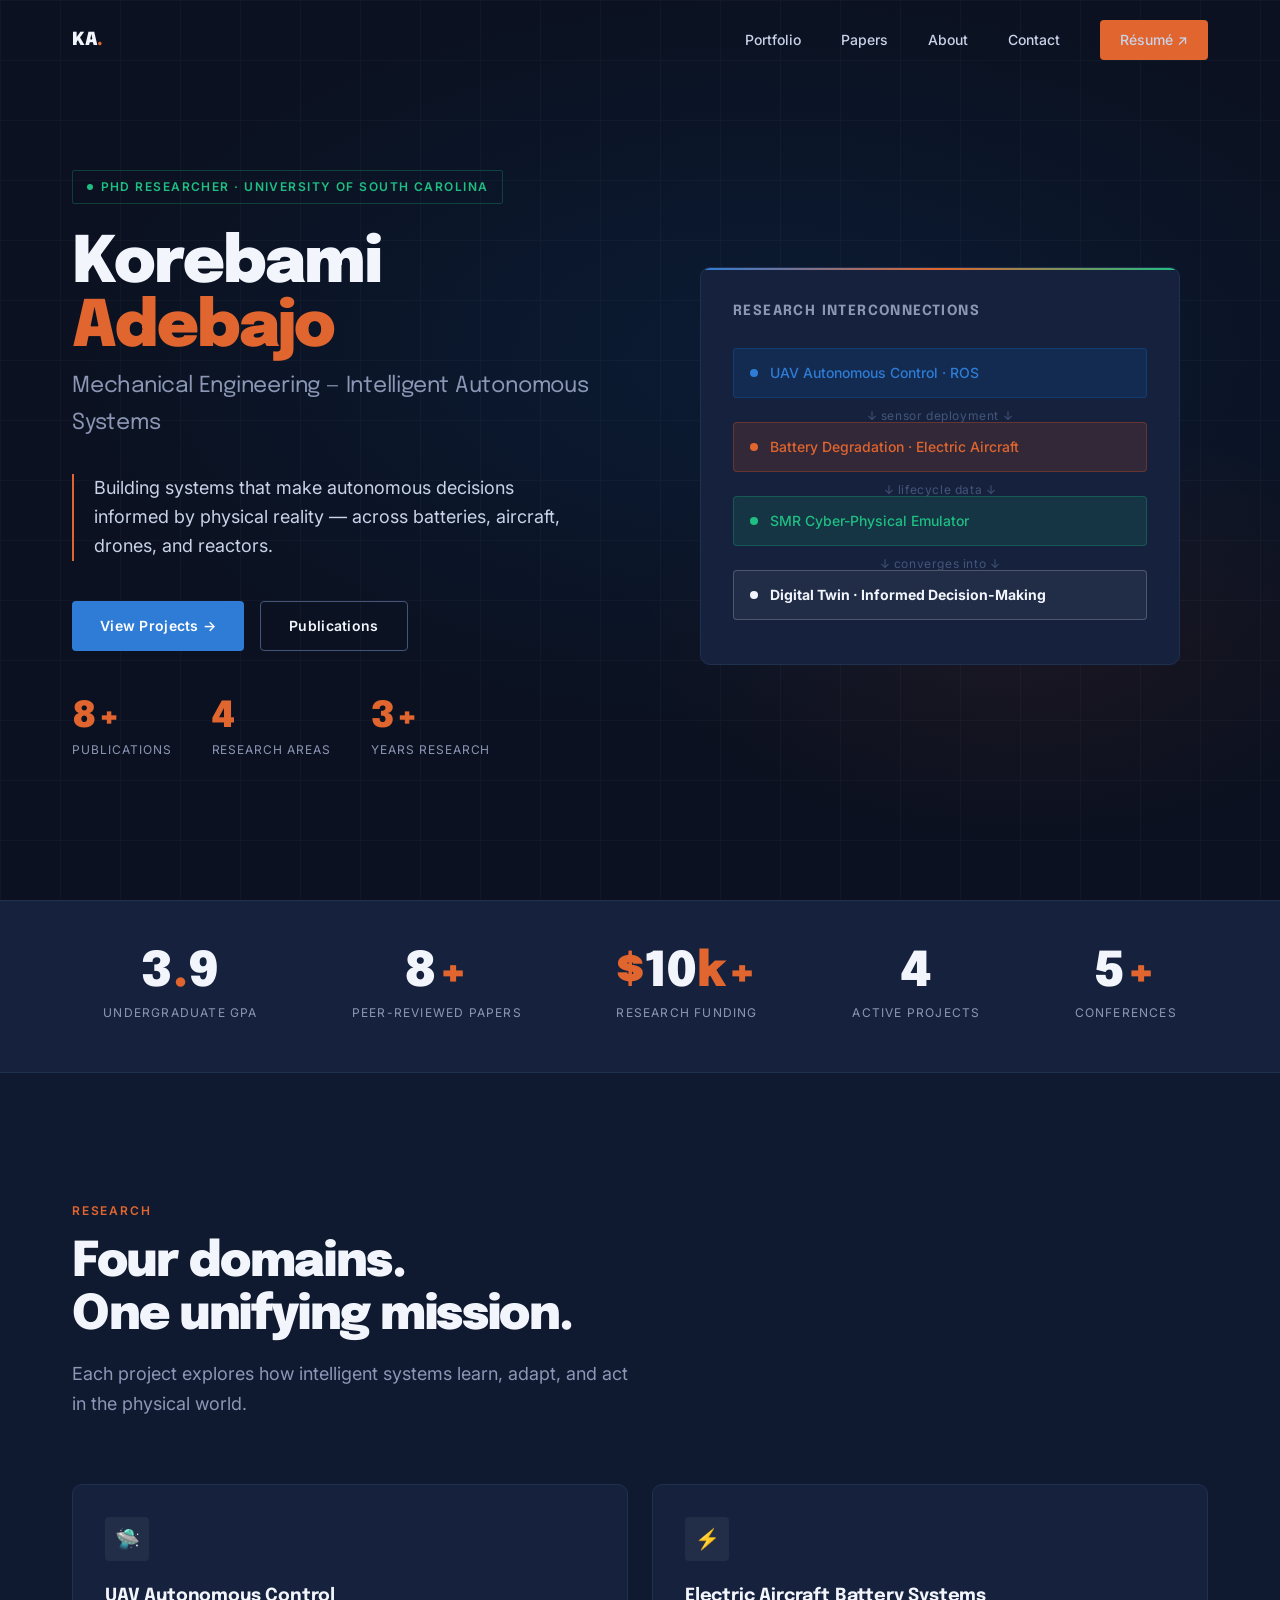
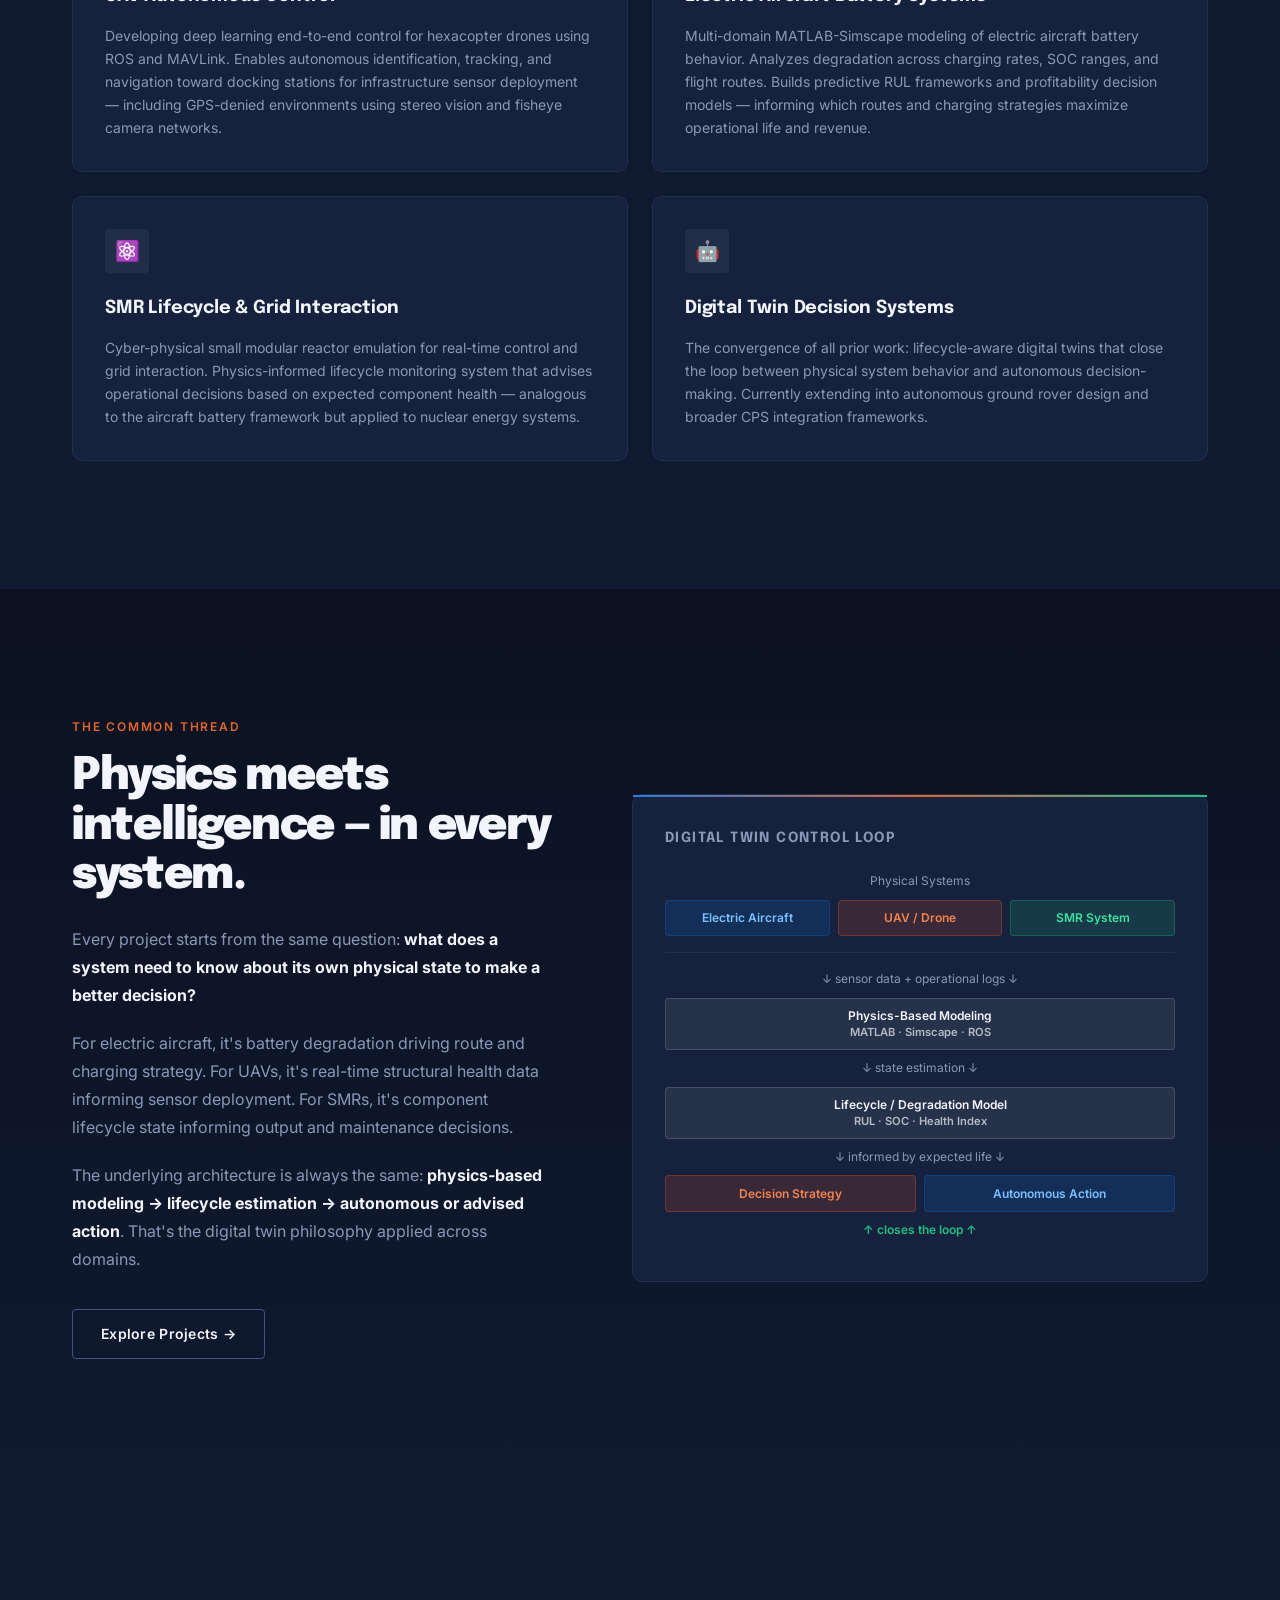
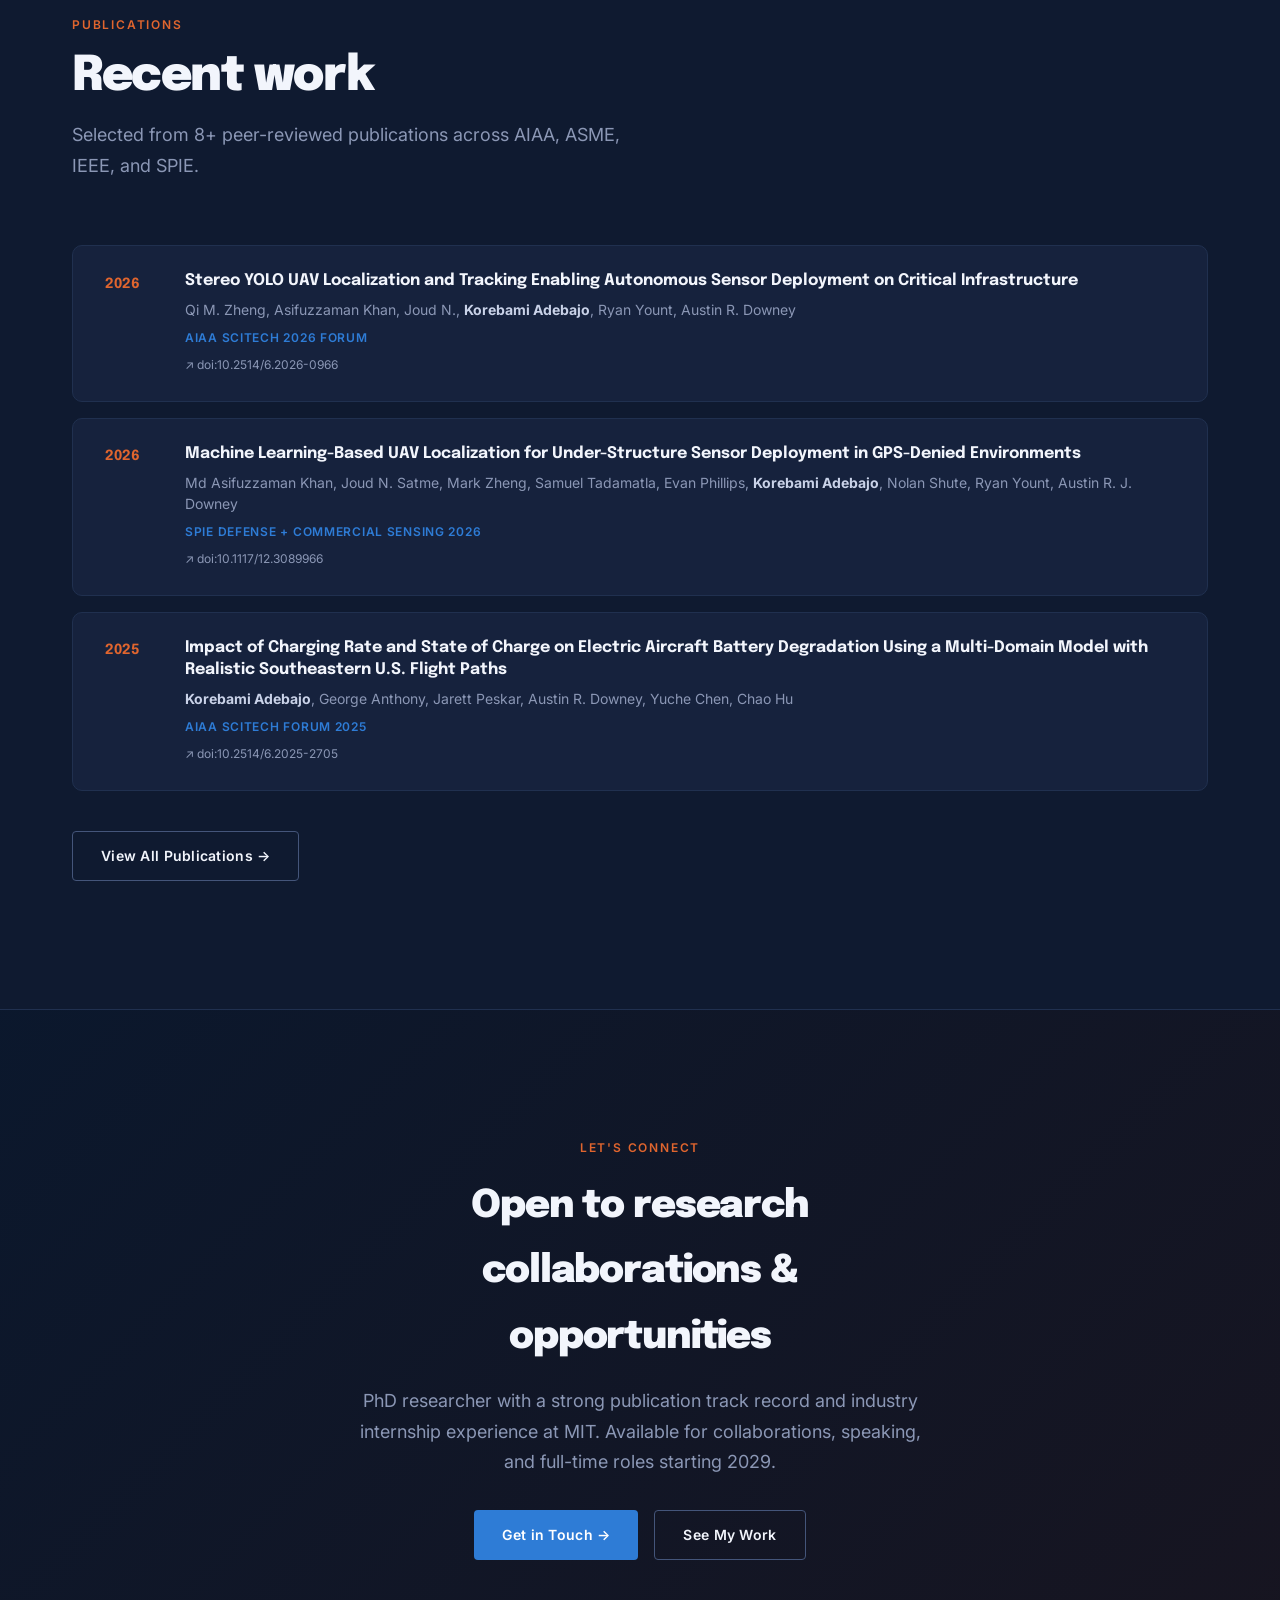
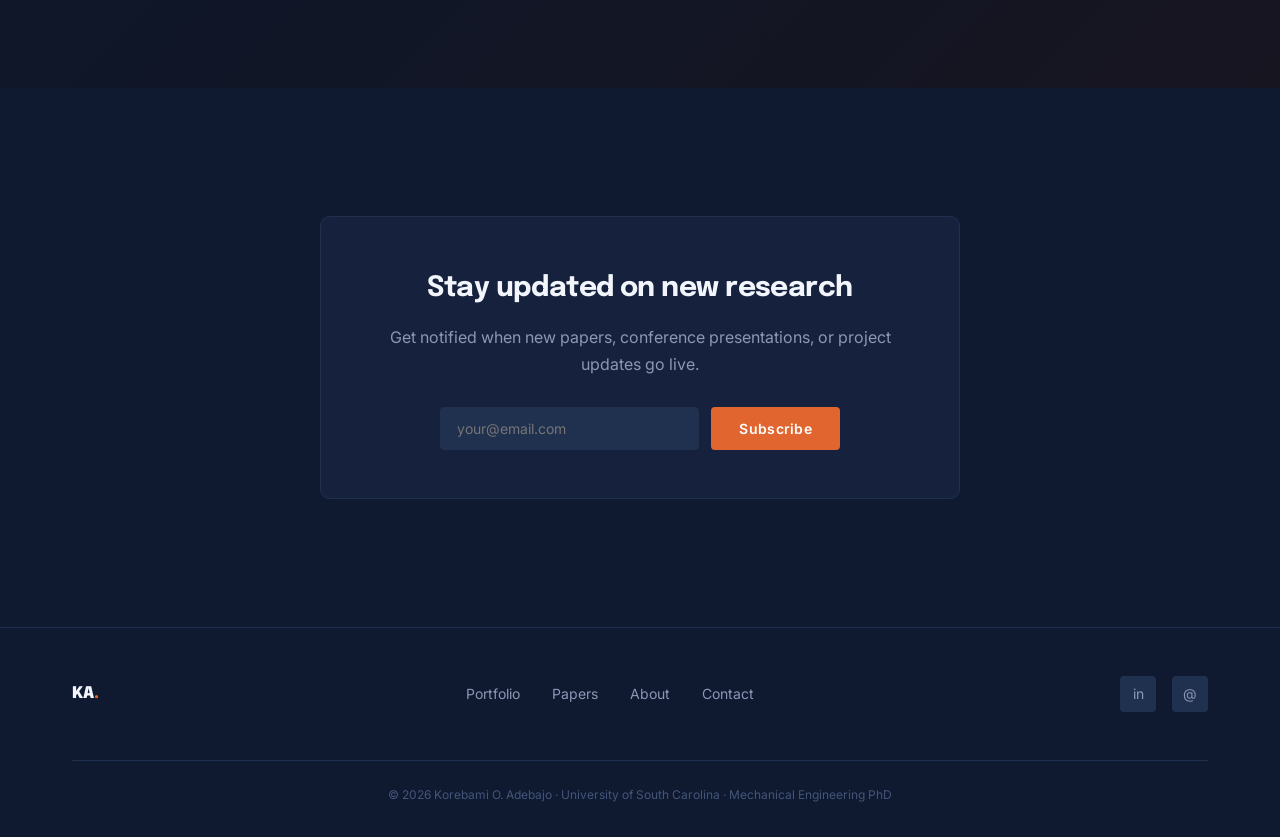
==== commit 91b11c67: "Updating files to include figure" ====
--- a/index.html
+++ b/index.html
@@ -69,25 +69,25 @@
       <div class="hero__diagram">
         <div class="diagram-title">Research Interconnections</div>
 
-        <div class="diagram-node diagram-node--blue">
+        <div class="diagram-node diagram-node--blue diagram-node--sequence seq-1">
           <span class="dot dot--blue"></span>
           UAV Autonomous Control · ROS
         </div>
         <div class="diagram-arrow">↓ sensor deployment ↓</div>
 
-        <div class="diagram-node diagram-node--punch">
+        <div class="diagram-node diagram-node--punch diagram-node--sequence seq-2">
           <span class="dot dot--punch"></span>
           Battery Degradation · Electric Aircraft
         </div>
         <div class="diagram-arrow">↓ lifecycle data ↓</div>
 
-        <div class="diagram-node diagram-node--green">
+        <div class="diagram-node diagram-node--green diagram-node--sequence seq-3">
           <span class="dot dot--green"></span>
           SMR Cyber-Physical Emulator
         </div>
         <div class="diagram-arrow">↓ converges into ↓</div>
 
-        <div class="diagram-node diagram-node--muted" style="border-color: rgba(255,255,255,0.2); background: rgba(255,255,255,0.05);">
+        <div class="diagram-node diagram-node--muted diagram-node--sequence seq-4" style="border-color: rgba(255,255,255,0.2); background: rgba(255,255,255,0.05);">
           <span class="dot dot--muted" style="background: var(--white)"></span>
           <strong style="color:var(--white)">Digital Twin · Informed Decision-Making</strong>
         </div>
--- a/css/style.css
+++ b/css/style.css
@@ -8,19 +8,19 @@
 
 :root {
   /* Colors */
-  --blue:        #0A66C2;
-  --blue-dark:   #084fa0;
-  --punch:       #D94F22;
-  --punch-light: #f0623a;
-  --green:       #19A974;
-  --black:       #0d0d0d;
-  --dark:        #141414;
-  --dark-2:      #1e1e1e;
-  --dark-3:      #2a2a2a;
-  --mid:         #444444;
-  --muted:       #888888;
-  --light:       #cccccc;
-  --white:       #f5f5f5;
+  --blue:        #2E7CD6;
+  --blue-dark:   #1f5fa8;
+  --punch:       #E0652E;
+  --punch-light: #f0763e;
+  --green:       #1FBE82;
+  --black:       #0B1120;
+  --dark:        #0F1A30;
+  --dark-2:      #16223D;
+  --dark-3:      #20304F;
+  --mid:         #44557A;
+  --muted:       #8B97B5;
+  --light:       #C9D2E8;
+  --white:       #F2F5FC;
   --pure-white:  #ffffff;
 
   /* Type */
@@ -605,7 +605,145 @@
 }
 .newsletter__input:focus { outline: none; border-color: var(--blue); }
 
-/* ============================================================ SCROLL ANIMATIONS */
+/* ============================================================ PROJECT DETAIL PAGES */
+.project-hero {
+  padding: 10rem 0 4rem;
+  background: linear-gradient(180deg, var(--dark) 0%, var(--black) 100%);
+  border-bottom: 1px solid var(--dark-3);
+}
+.project-hero__meta { display: flex; gap: 0.75rem; flex-wrap: wrap; margin-bottom: 1.5rem; align-items: center; }
+.project-hero h1 {
+  font-family: var(--font-display); font-weight: 900;
+  font-size: clamp(var(--text-3xl), 5vw, var(--text-5xl));
+  letter-spacing: -0.04em; line-height: 1.05; margin-bottom: 1rem;
+}
+.project-hero__tagline { font-size: var(--text-xl); color: var(--muted); max-width: 700px; line-height: 1.6; }
+
+.diagram-block {
+  background: var(--dark-2); border: 1px solid var(--dark-3);
+  border-radius: var(--radius-lg); padding: 2rem; margin: 2.5rem 0;
+  position: relative; overflow: hidden;
+}
+.diagram-block::before {
+  content: ''; position: absolute; top: 0; left: 0; right: 0; height: 2px;
+  background: var(--accent, var(--blue));
+}
+.diagram-block__label {
+  font-family: var(--font-display); font-size: var(--text-xs); font-weight: 700;
+  letter-spacing: 0.12em; text-transform: uppercase; color: var(--muted);
+  margin-bottom: 1.5rem; display: flex; align-items: center; gap: 0.5rem;
+}
+.diagram-block__label::before { content: ''; width: 6px; height: 6px; border-radius: 50%; background: var(--accent, var(--blue)); }
+.diagram-block svg { width: 100%; height: auto; display: block; }
+.diagram-caption {
+  font-size: var(--text-sm); color: var(--muted); margin-top: 1.25rem;
+  border-top: 1px solid var(--dark-3); padding-top: 1rem; line-height: 1.6;
+}
+
+.content-block { margin: 2.5rem 0; }
+.content-block h2 {
+  font-family: var(--font-display); font-weight: 800; font-size: var(--text-2xl);
+  letter-spacing: -0.02em; margin-bottom: 1rem;
+}
+.content-block p { color: var(--light); line-height: 1.8; margin-bottom: 1rem; }
+.content-block ul { padding-left: 1.25rem; margin-bottom: 1rem; }
+.content-block ul li {
+  color: var(--light); line-height: 1.75; margin-bottom: 0.6rem;
+  list-style: none; position: relative; padding-left: 1.25rem;
+}
+.content-block ul li::before {
+  content: '→'; position: absolute; left: 0; color: var(--accent, var(--blue)); font-weight: 700;
+}
+
+.gallery-grid {
+  display: grid; grid-template-columns: repeat(3, 1fr); gap: 1rem; margin: 2rem 0;
+}
+.gallery-item {
+  border-radius: var(--radius); overflow: hidden; border: 1px solid var(--dark-3);
+  background: var(--dark-2); aspect-ratio: 4/3; position: relative;
+  cursor: pointer; transition: transform 0.3s var(--ease), border-color 0.3s;
+}
+.gallery-item:hover { transform: translateY(-4px); border-color: var(--mid); }
+.gallery-item img, .gallery-item video {
+  width: 100%; height: 100%; object-fit: cover; display: block;
+}
+.gallery-item__label {
+  position: absolute; bottom: 0; left: 0; right: 0;
+  background: linear-gradient(180deg, transparent, rgba(11,17,32,0.92));
+  padding: 1.5rem 0.75rem 0.6rem; font-size: var(--text-xs); color: var(--light);
+  font-weight: 500;
+}
+.gallery-item--video::after {
+  content: '▶'; position: absolute; top: 50%; left: 50%;
+  transform: translate(-50%, -50%); font-size: 1.5rem; color: white;
+  background: rgba(0,0,0,0.5); width: 48px; height: 48px; border-radius: 50%;
+  display: flex; align-items: center; justify-content: center;
+}
+
+.video-block {
+  border-radius: var(--radius-lg); overflow: hidden; border: 1px solid var(--dark-3);
+  margin: 2rem 0; background: var(--dark-2);
+}
+.video-block video { width: 100%; display: block; }
+.video-block__caption { padding: 1rem 1.5rem; font-size: var(--text-sm); color: var(--muted); }
+
+.breadcrumb {
+  font-size: var(--text-sm); color: var(--muted); margin-bottom: 1.5rem;
+  display: flex; gap: 0.5rem; align-items: center;
+}
+.breadcrumb a { color: var(--muted); transition: color 0.2s; }
+.breadcrumb a:hover { color: var(--white); }
+
+.related-projects { display: grid; grid-template-columns: repeat(3, 1fr); gap: 1.5rem; }
+
+/* Lightbox for gallery */
+.lightbox {
+  position: fixed; inset: 0; background: rgba(11,17,32,0.95);
+  display: none; align-items: center; justify-content: center;
+  z-index: 1000; padding: 2rem; cursor: zoom-out;
+  backdrop-filter: blur(8px);
+}
+.lightbox.open { display: flex; }
+.lightbox img, .lightbox video { max-width: 90vw; max-height: 85vh; border-radius: var(--radius); }
+.lightbox__close {
+  position: absolute; top: 2rem; right: 2rem; color: white; font-size: 2rem;
+  cursor: pointer; opacity: 0.7; transition: opacity 0.2s;
+}
+.lightbox__close:hover { opacity: 1; }
+
+@media (max-width: 768px) {
+  .gallery-grid { grid-template-columns: repeat(2, 1fr); }
+  .related-projects { grid-template-columns: 1fr; }
+}
+
+/* ============================================================ DIAGRAM ANIMATION (purposeful motion) */
+.diagram-block svg .anim-draw {
+  stroke-dasharray: 1000;
+  stroke-dashoffset: 1000;
+  transition: stroke-dashoffset 1.8s var(--ease);
+}
+.diagram-block.in-view svg .anim-draw { stroke-dashoffset: 0; }
+.diagram-block svg .anim-fade {
+  opacity: 0; transition: opacity 0.6s var(--ease);
+}
+.diagram-block.in-view svg .anim-fade { opacity: 1; }
+.diagram-block svg .anim-rise {
+  transform: scaleY(0); transform-origin: bottom; transition: transform 1s var(--ease);
+}
+.diagram-block.in-view svg .anim-rise { transform: scaleY(1); }
+.diagram-block svg .anim-delay-1 { transition-delay: 0.15s; }
+.diagram-block svg .anim-delay-2 { transition-delay: 0.3s; }
+.diagram-block svg .anim-delay-3 { transition-delay: 0.45s; }
+.diagram-block svg .anim-delay-4 { transition-delay: 0.6s; }
+.diagram-block svg .anim-delay-5 { transition-delay: 0.75s; }
+.diagram-block svg .anim-pulse-dot {
+  animation: dotpulse 2s ease-in-out infinite;
+}
+@keyframes dotpulse {
+  0%, 100% { opacity: 1; r: 5; }
+  50% { opacity: 0.4; r: 7; }
+}
+
 .reveal {
   opacity: 0; transform: translateY(24px);
   transition: opacity 0.65s var(--ease), transform 0.65s var(--ease);
@@ -621,7 +759,23 @@
   * { animation-duration: 0.01ms !important; }
 }
 
-/* ============================================================ RESPONSIVE */
+/* ============================================================ SEQUENTIAL LIGHT-UP ANIMATION */
+@keyframes nodeGlow {
+  0%, 70% { box-shadow: none; border-color: var(--dark-3); opacity: 0.55; }
+  78%, 92% { box-shadow: 0 0 0 1px currentColor, 0 0 18px -2px currentColor; opacity: 1; }
+  100% { opacity: 0.55; }
+}
+.diagram-node--sequence {
+  animation: nodeGlow 7.2s ease-in-out infinite;
+}
+.diagram-node--sequence.seq-1 { animation-delay: 0s; color: var(--blue); }
+.diagram-node--sequence.seq-2 { animation-delay: 1.8s; color: var(--punch); }
+.diagram-node--sequence.seq-3 { animation-delay: 3.6s; color: var(--green); }
+.diagram-node--sequence.seq-4 { animation-delay: 5.4s; color: var(--white); }
+
+@media (prefers-reduced-motion: reduce) {
+  .diagram-node--sequence { animation: none; opacity: 1; }
+}
 @media (max-width: 900px) {
   :root { --section-gap: 5rem; }
   .hero__inner, .thread__inner, .about-grid, .grid-2 { grid-template-columns: 1fr; }
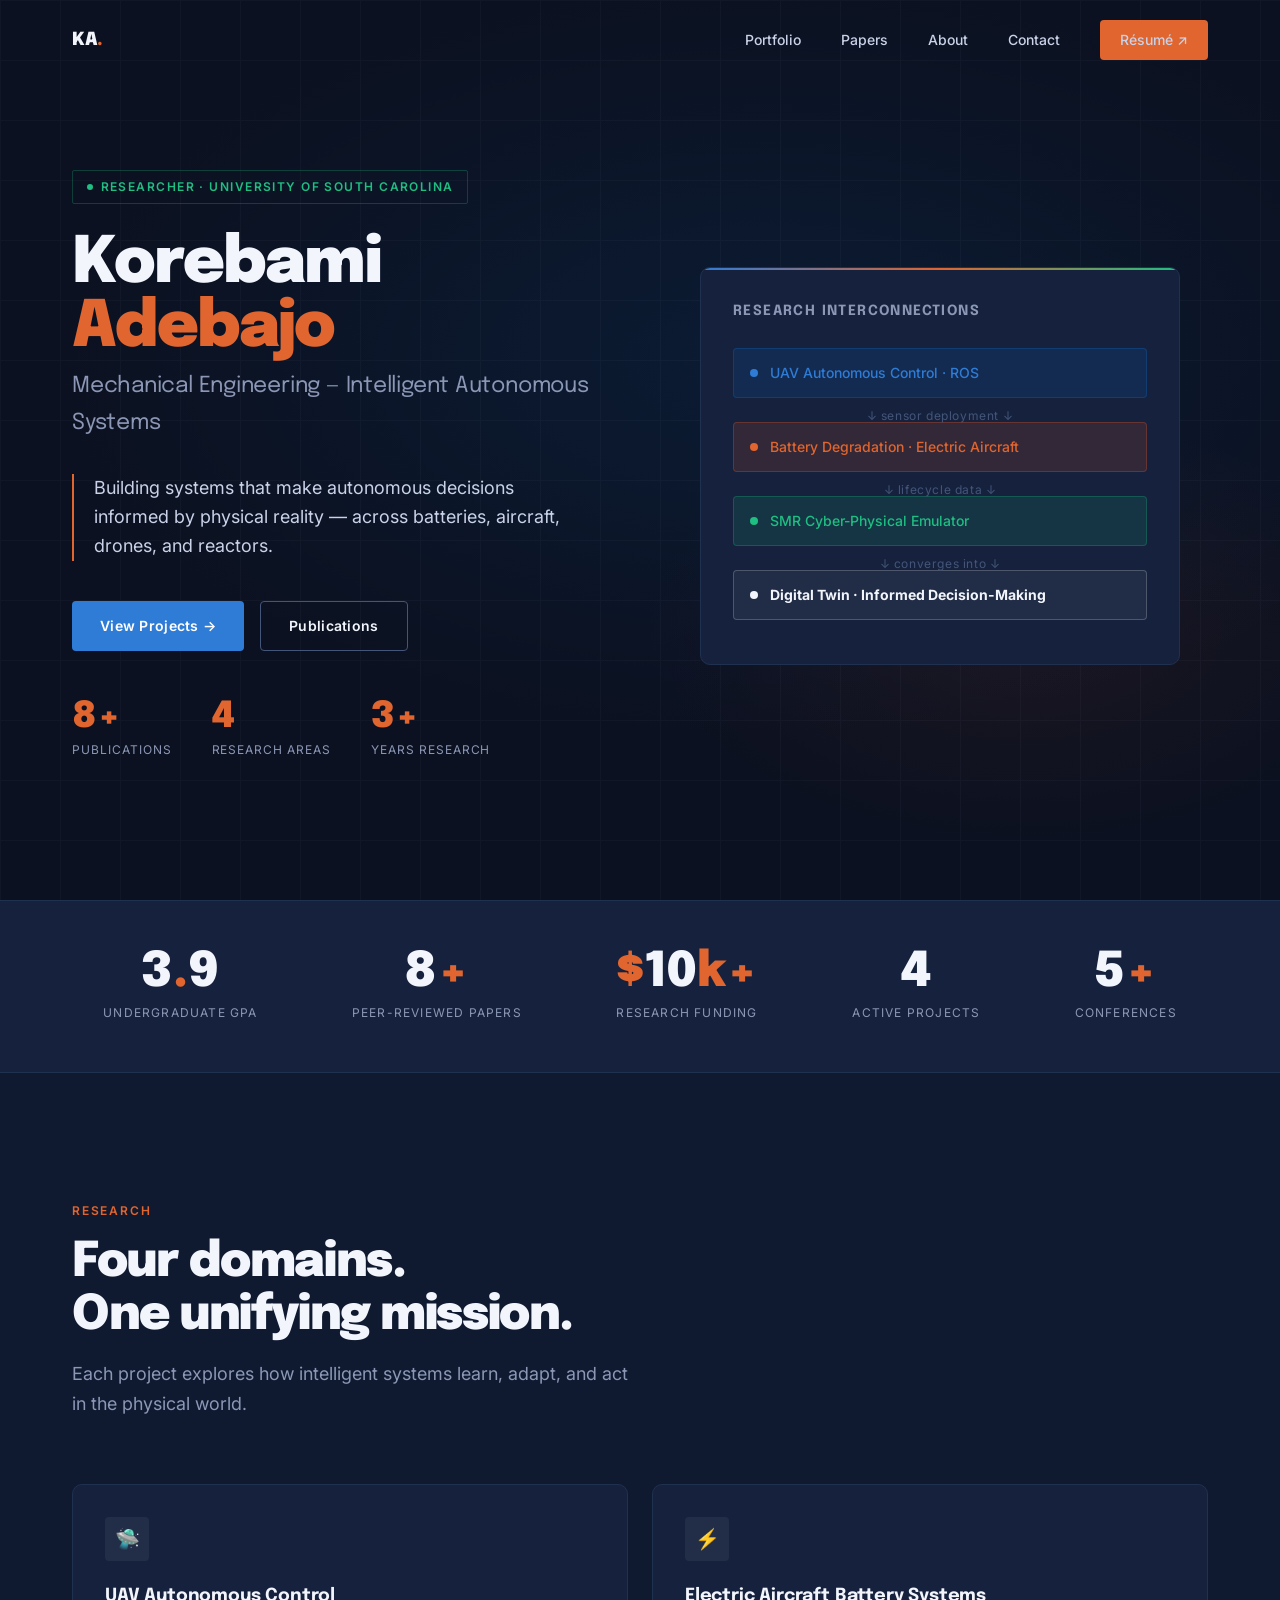
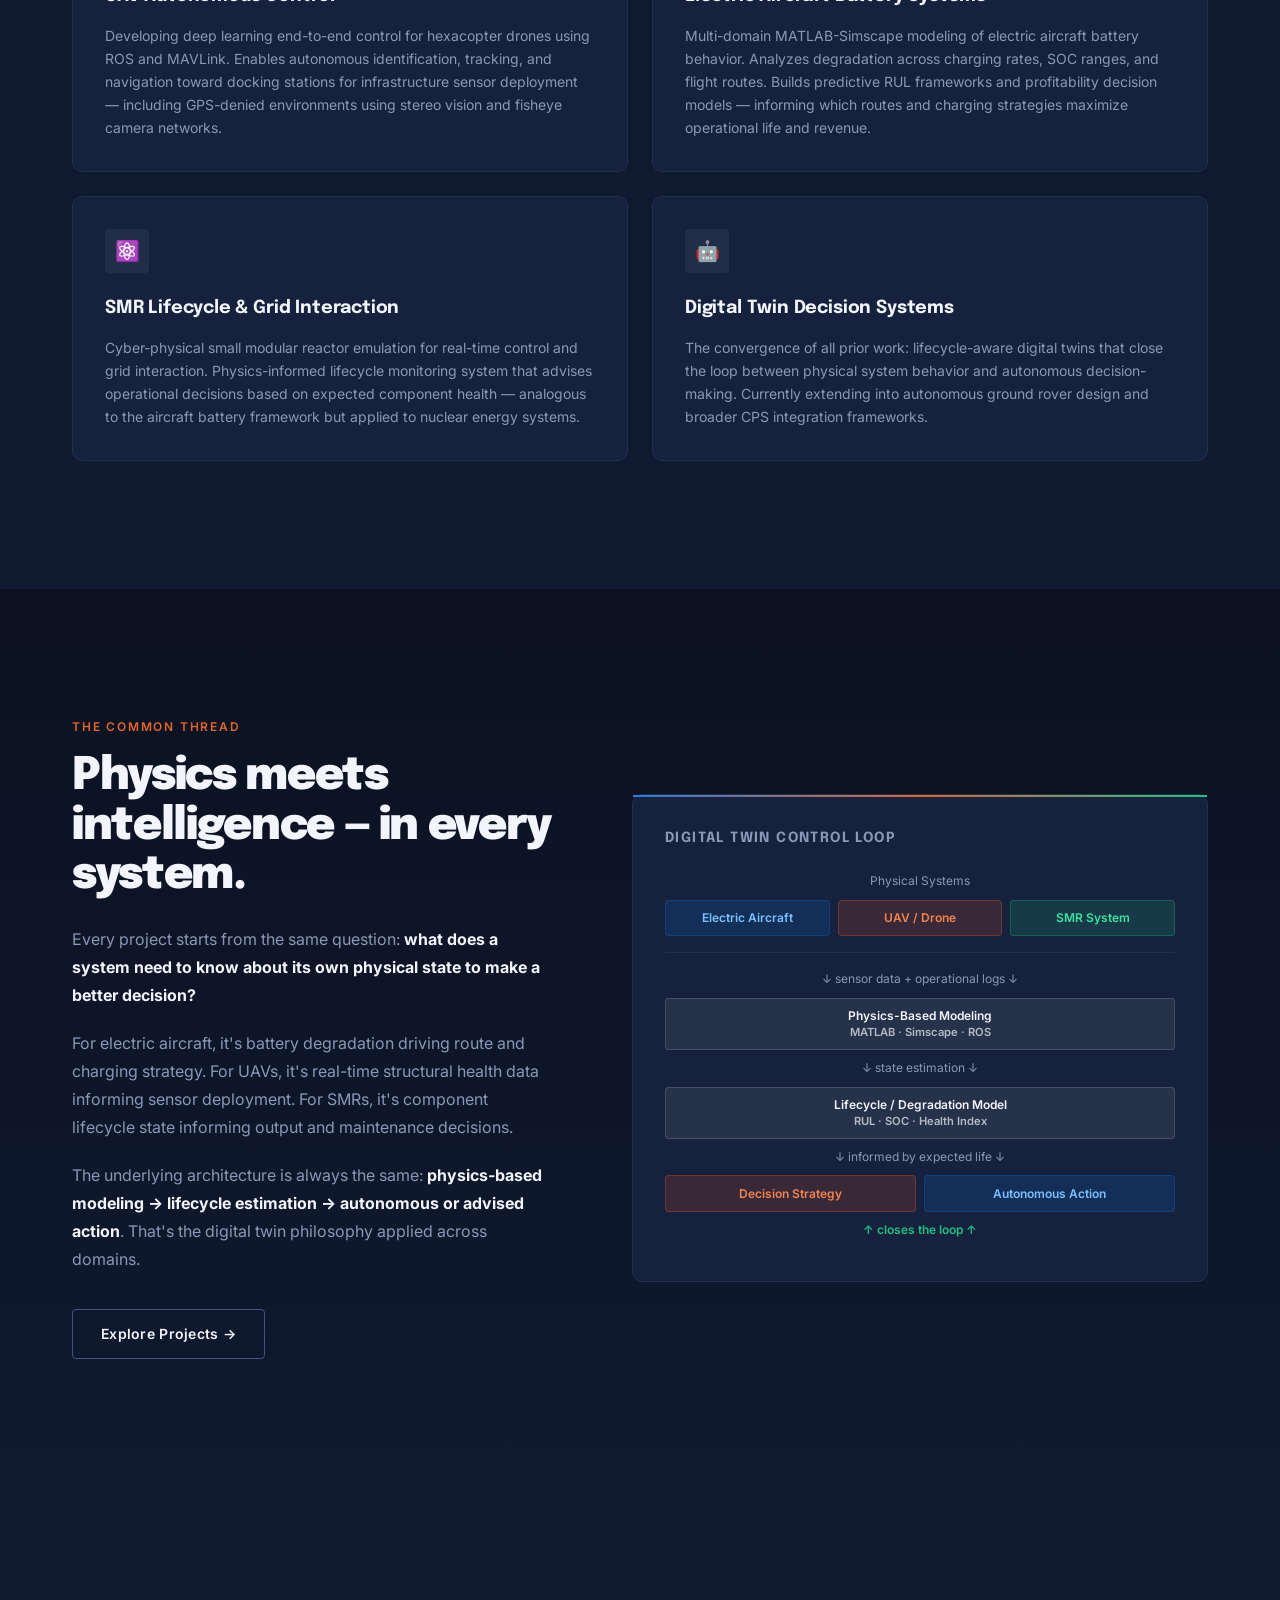
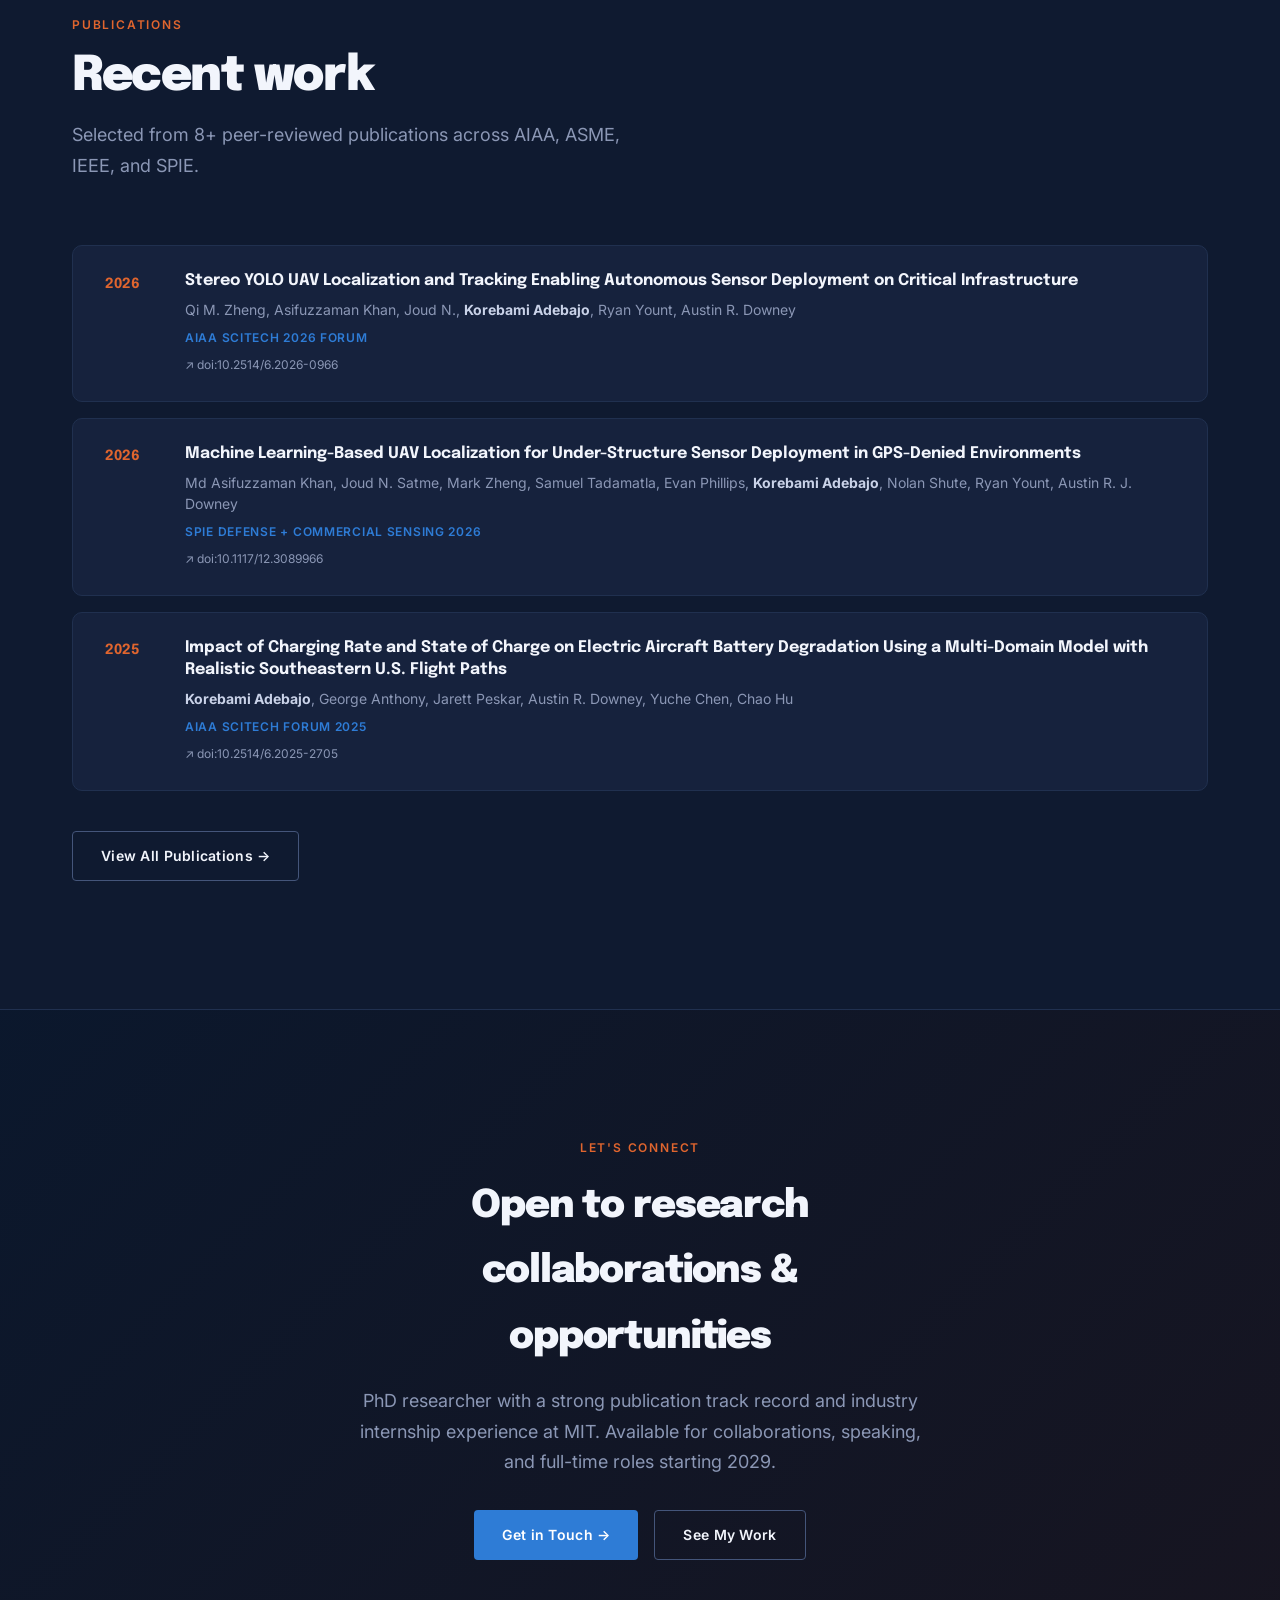
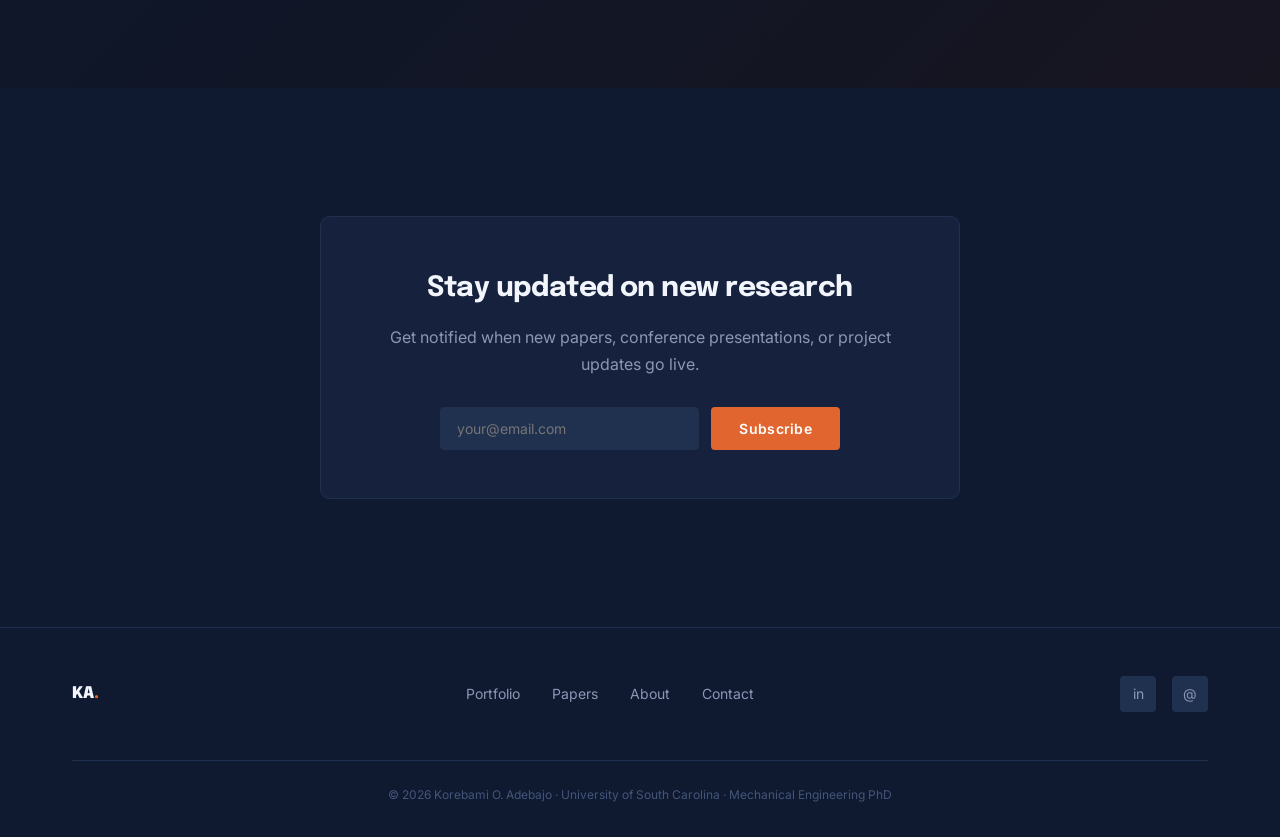
==== commit 320f37f7: "Update index.html" ====
--- a/index.html
+++ b/index.html
@@ -4,7 +4,7 @@
   <meta charset="UTF-8" />
   <meta name="viewport" content="width=device-width, initial-scale=1.0" />
   <title>Korebami Adebajo — Intelligent Autonomous Systems Researcher</title>
-  <meta name="description" content="PhD Researcher at University of South Carolina working on digital twins, battery degradation, UAV autonomy, and small modular reactor lifecycle monitoring." />
+  <meta name="description" content="Researcher at University of South Carolina working on digital twins, battery degradation, UAV autonomy, and small modular reactor lifecycle monitoring." />
   <link rel="stylesheet" href="css/style.css" />
 </head>
 <body>
@@ -39,7 +39,7 @@
   <div class="hero__grid-overlay"></div>
   <div class="hero__inner">
     <div class="hero__content">
-      <div class="hero__label">PhD Researcher · University of South Carolina</div>
+      <div class="hero__label">Researcher · University of South Carolina</div>
       <h1 class="hero__name">Korebami<br><span>Adebajo</span></h1>
       <p class="hero__title">Mechanical Engineering — Intelligent Autonomous Systems</p>
       <p class="hero__thesis">
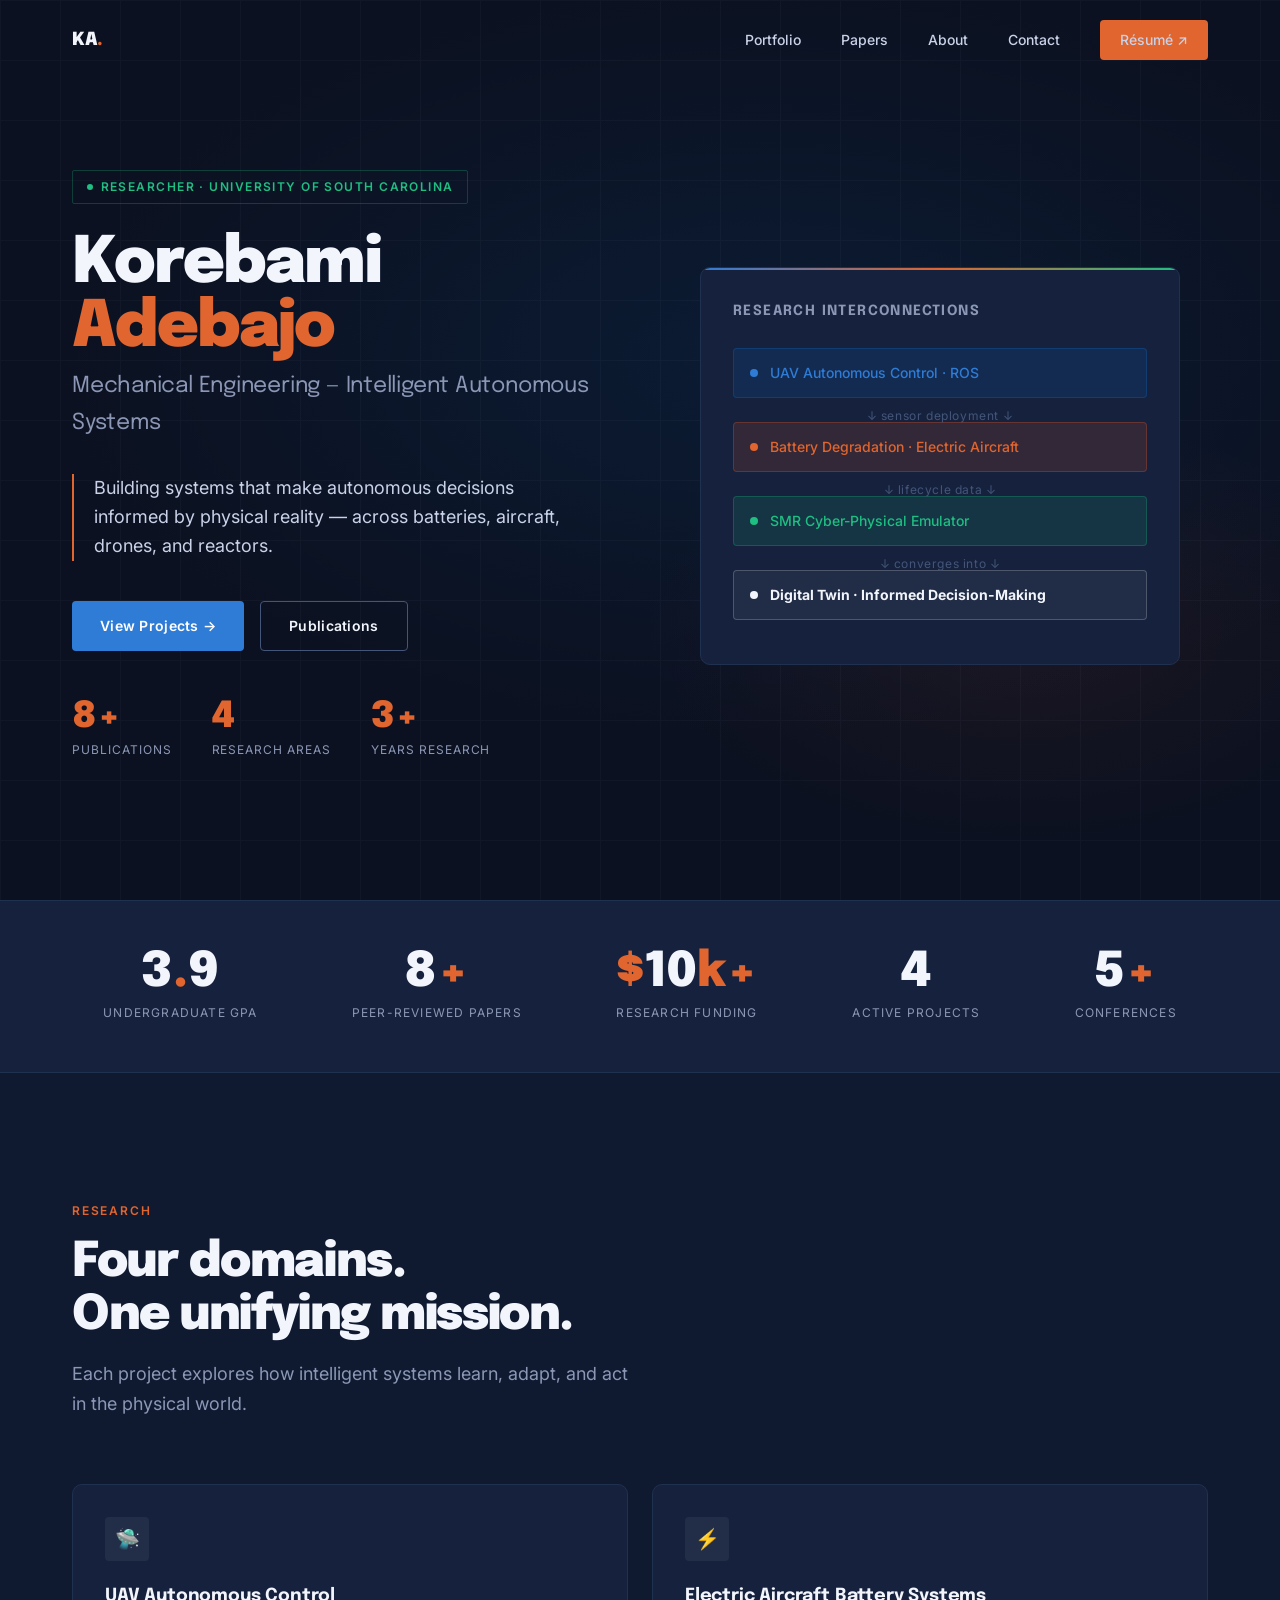
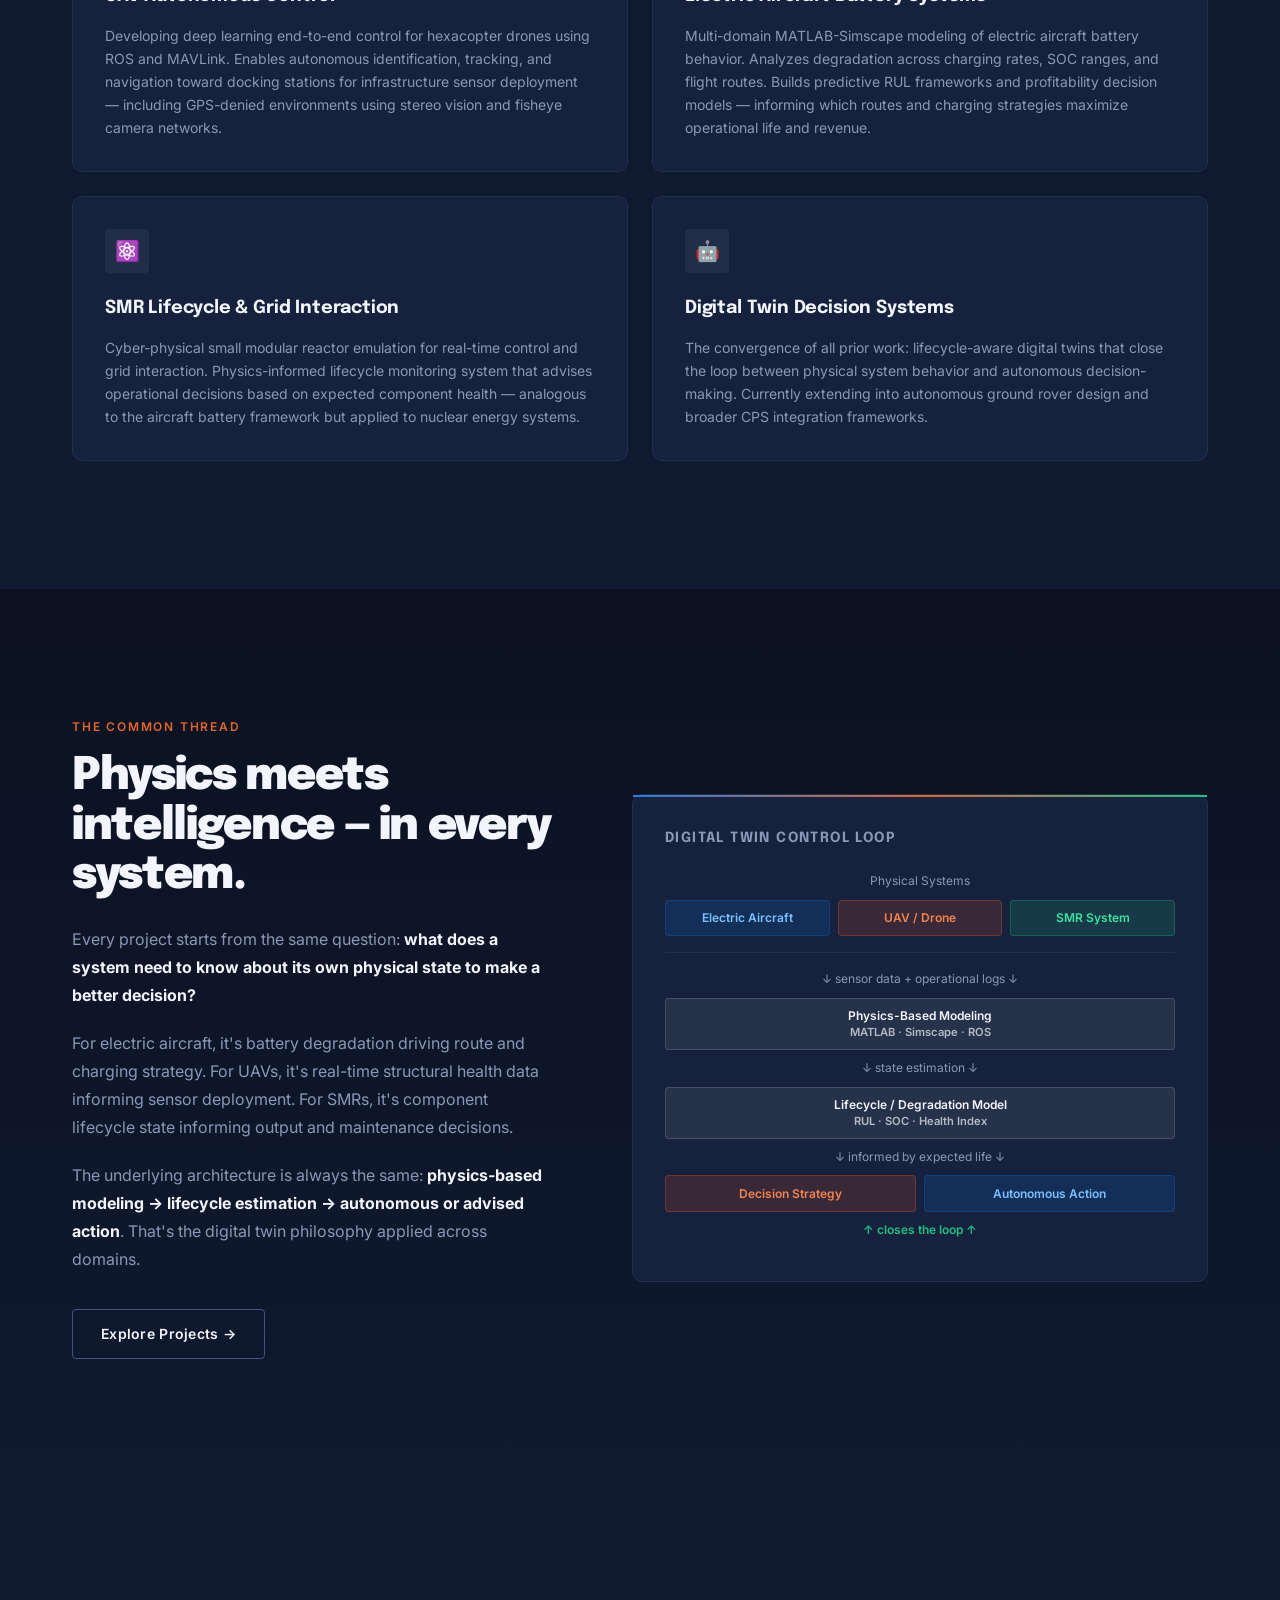
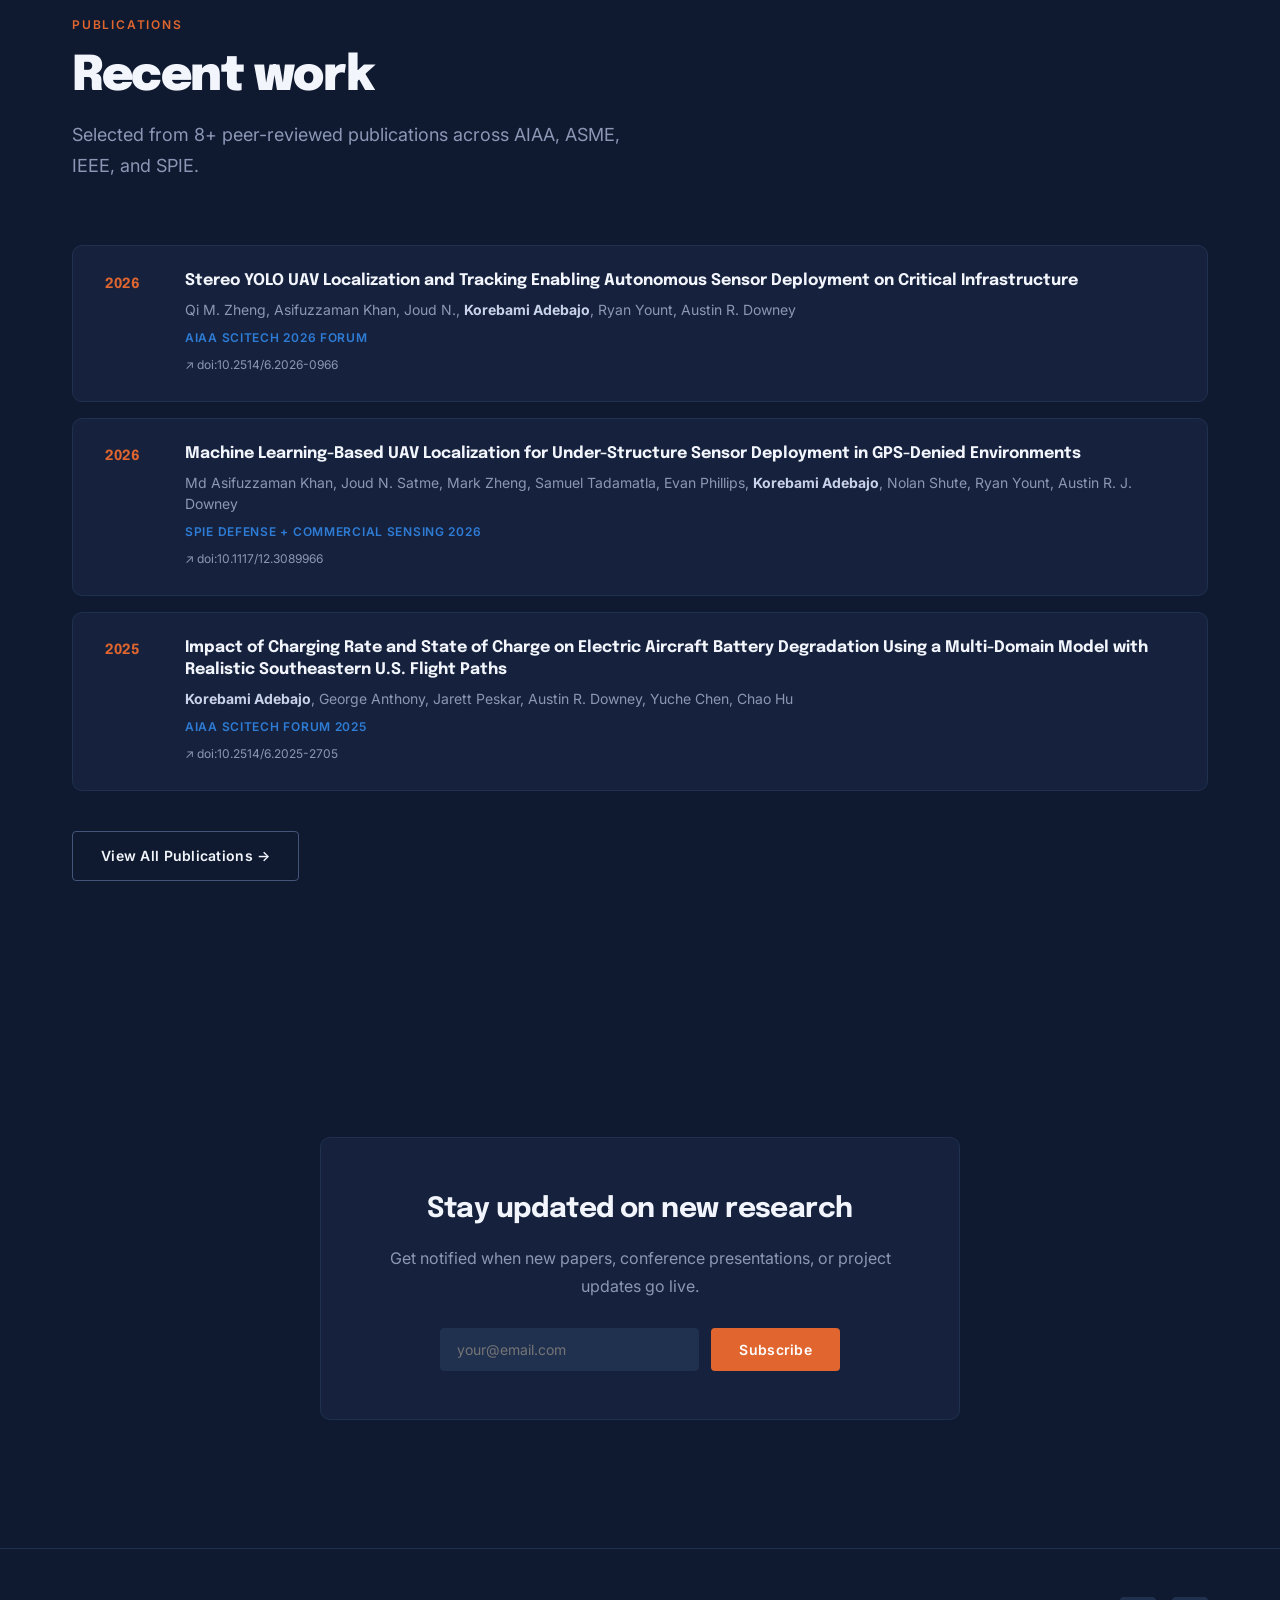
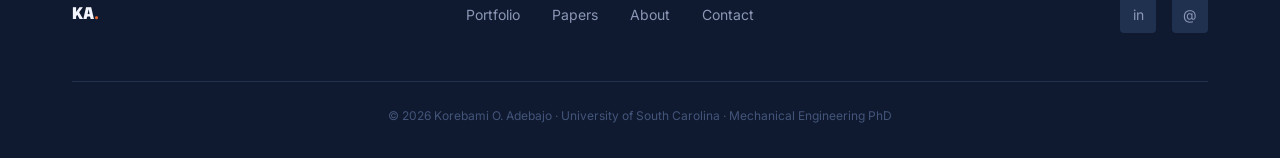
==== commit fe71adf8: "Update index.html" ====
--- a/index.html
+++ b/index.html
@@ -259,18 +259,6 @@
   </div>
 </section>
 
-<!-- ============================================================ CTA -->
-<section class="cta-section">
-  <div class="cta-section__inner reveal">
-    <span class="eyebrow">Let's Connect</span>
-    <h2>Open to research collaborations &amp; opportunities</h2>
-    <p>PhD researcher with a strong publication track record and industry internship experience at MIT. Available for collaborations, speaking, and full-time roles starting 2029.</p>
-    <div class="cta-section__actions">
-      <a href="about.html#contact" class="btn btn--primary">Get in Touch →</a>
-      <a href="portfolio.html" class="btn btn--ghost">See My Work</a>
-    </div>
-  </div>
-</section>
 
 <!-- ============================================================ NEWSLETTER -->
 <section class="section section--dark">
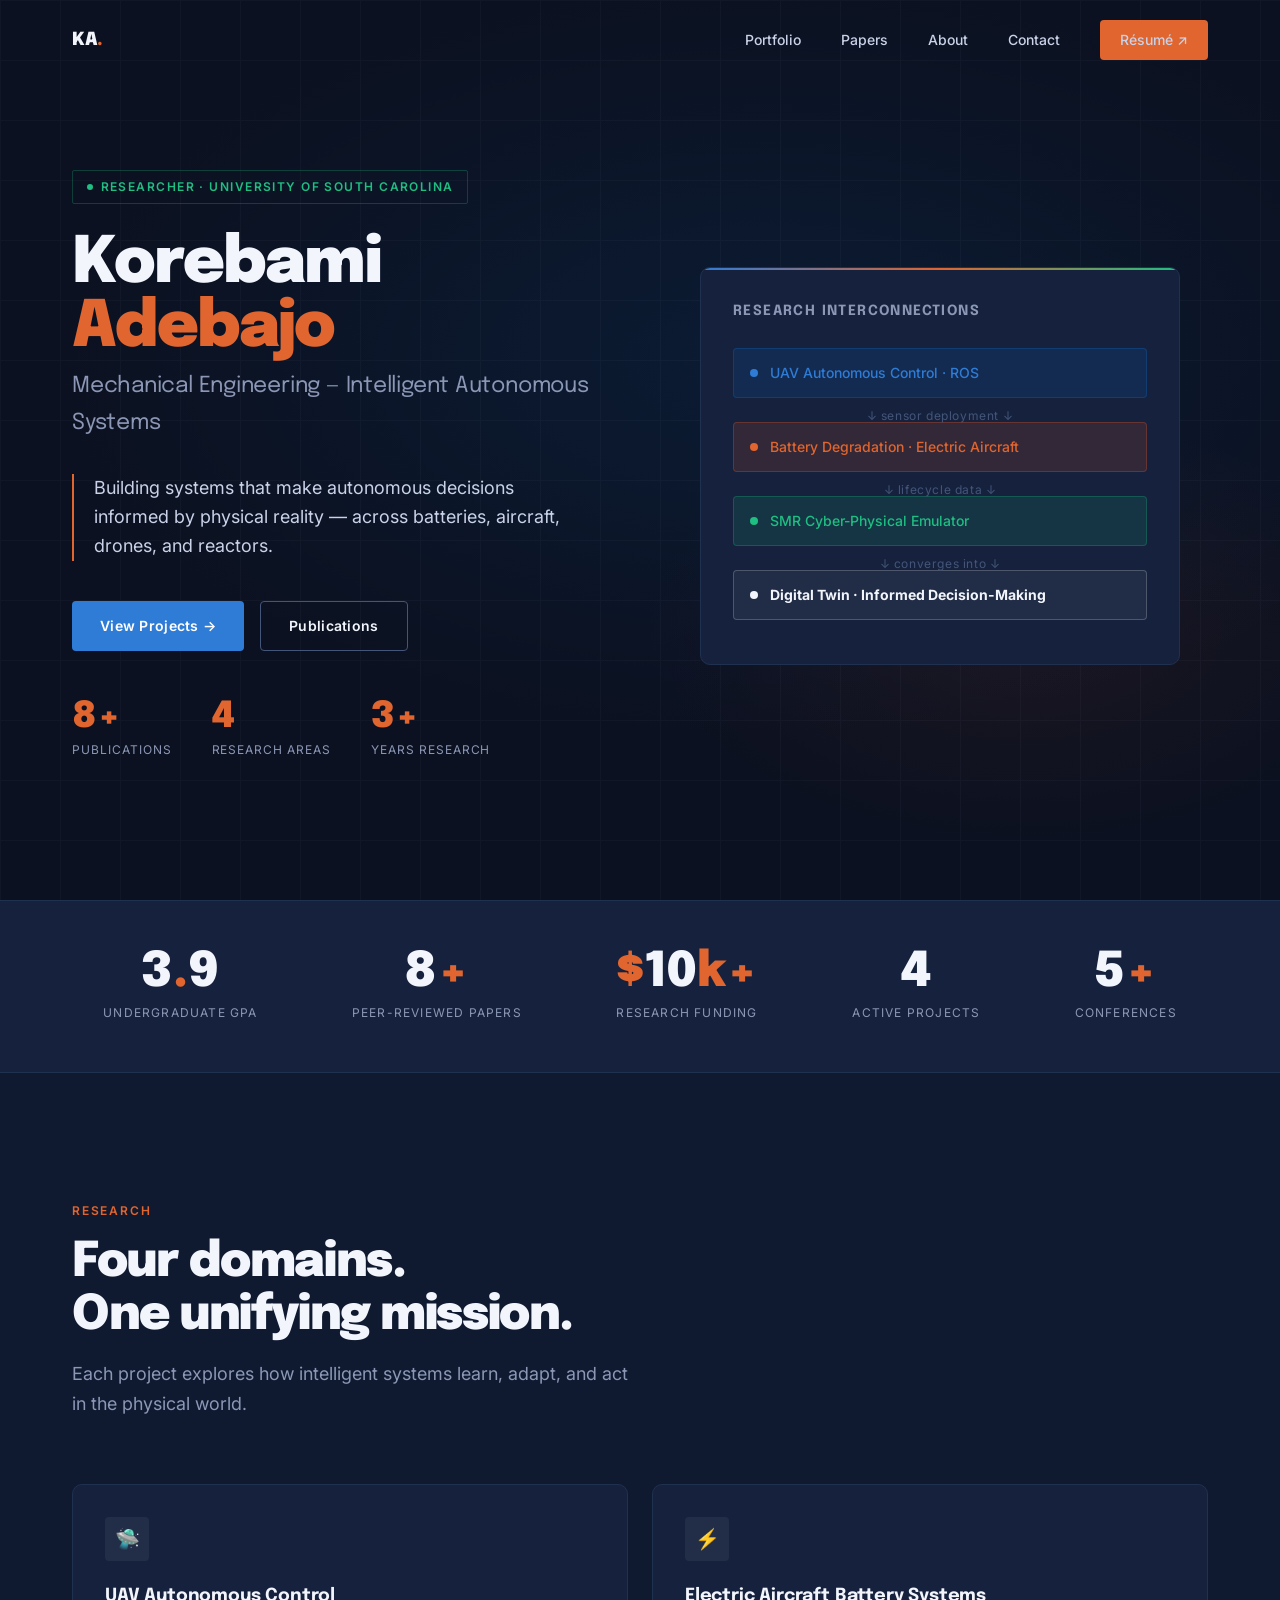
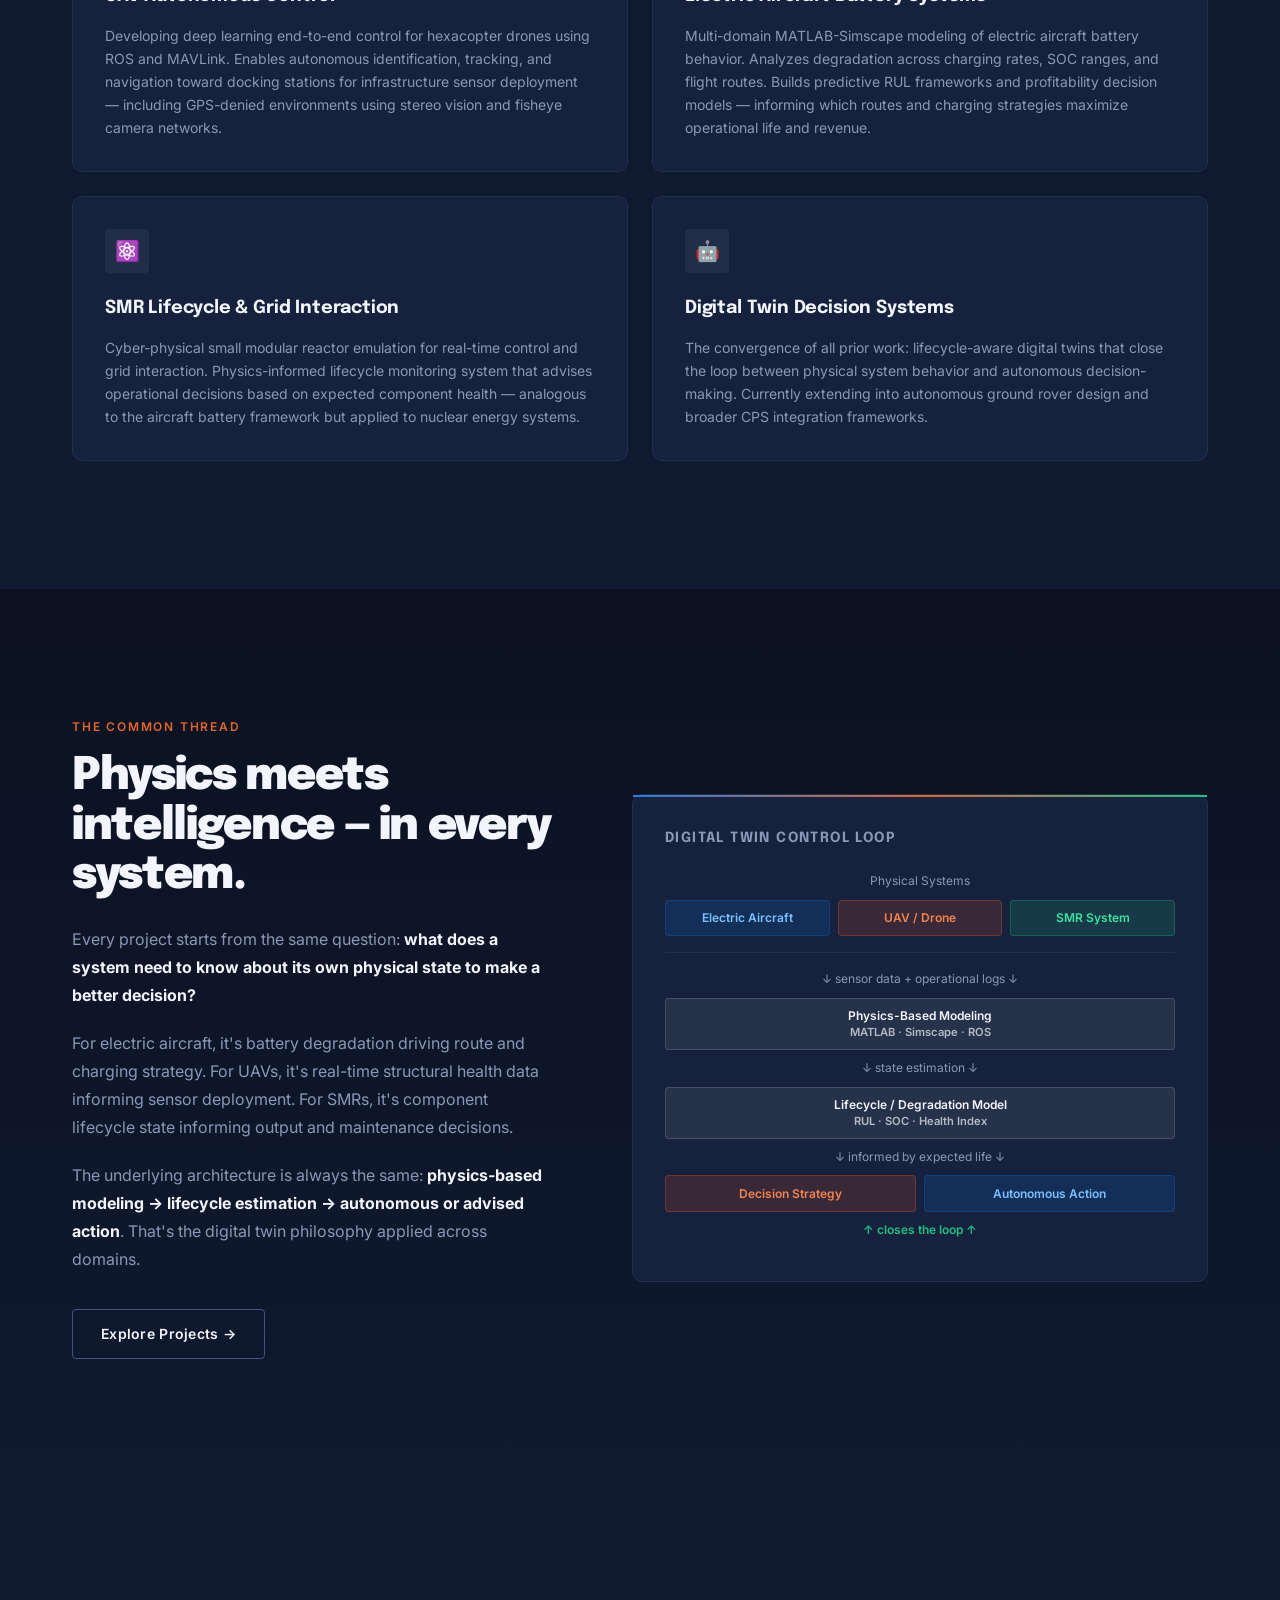
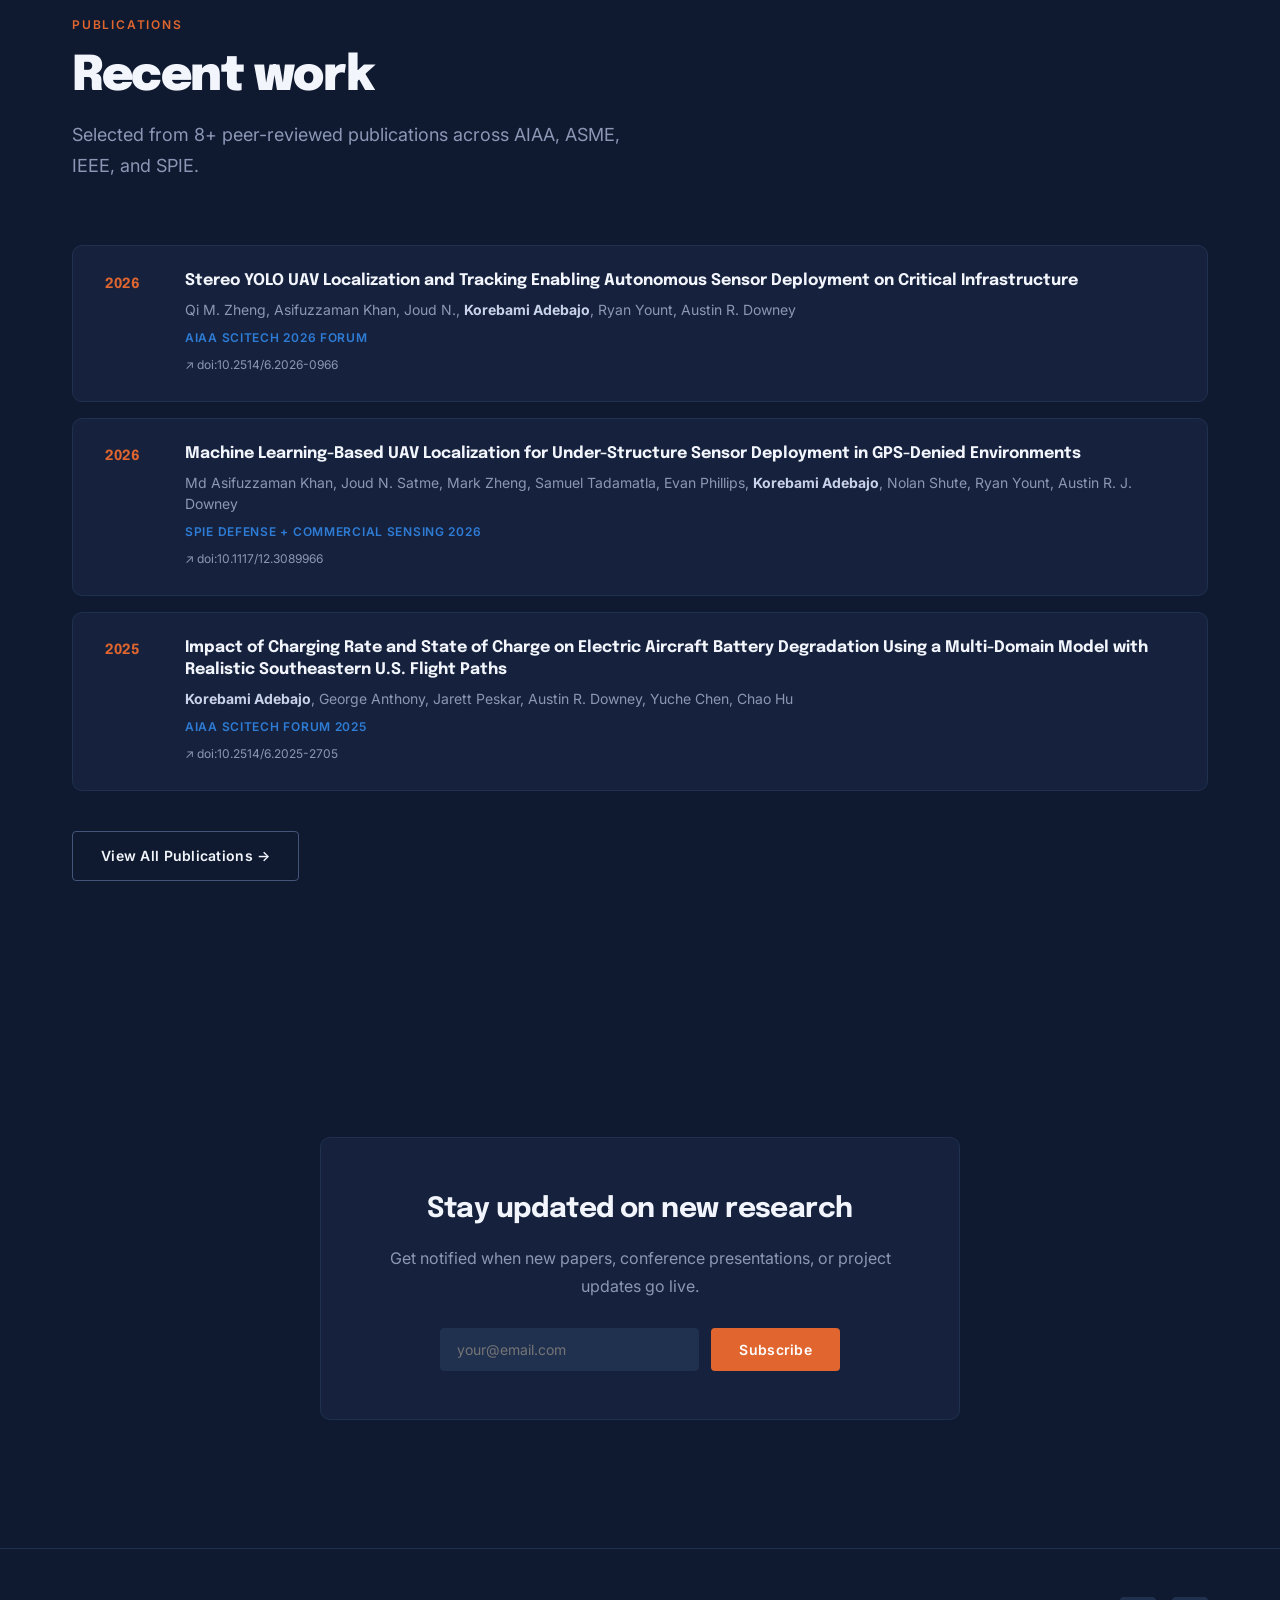
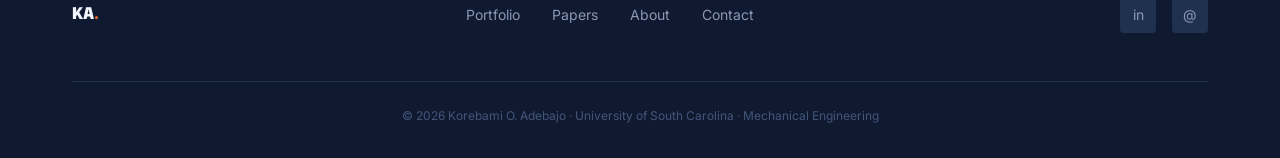
==== commit 5780576d: "Update index.html" ====
--- a/index.html
+++ b/index.html
@@ -289,7 +289,7 @@
       <a href="mailto:oyinkansoaadebajo@gmail.com" title="Email">@</a>
     </div>
     <div class="footer__copy">
-      © 2026 Korebami O. Adebajo · University of South Carolina · Mechanical Engineering PhD
+      © 2026 Korebami O. Adebajo · University of South Carolina · Mechanical Engineering
     </div>
   </div>
 </footer>
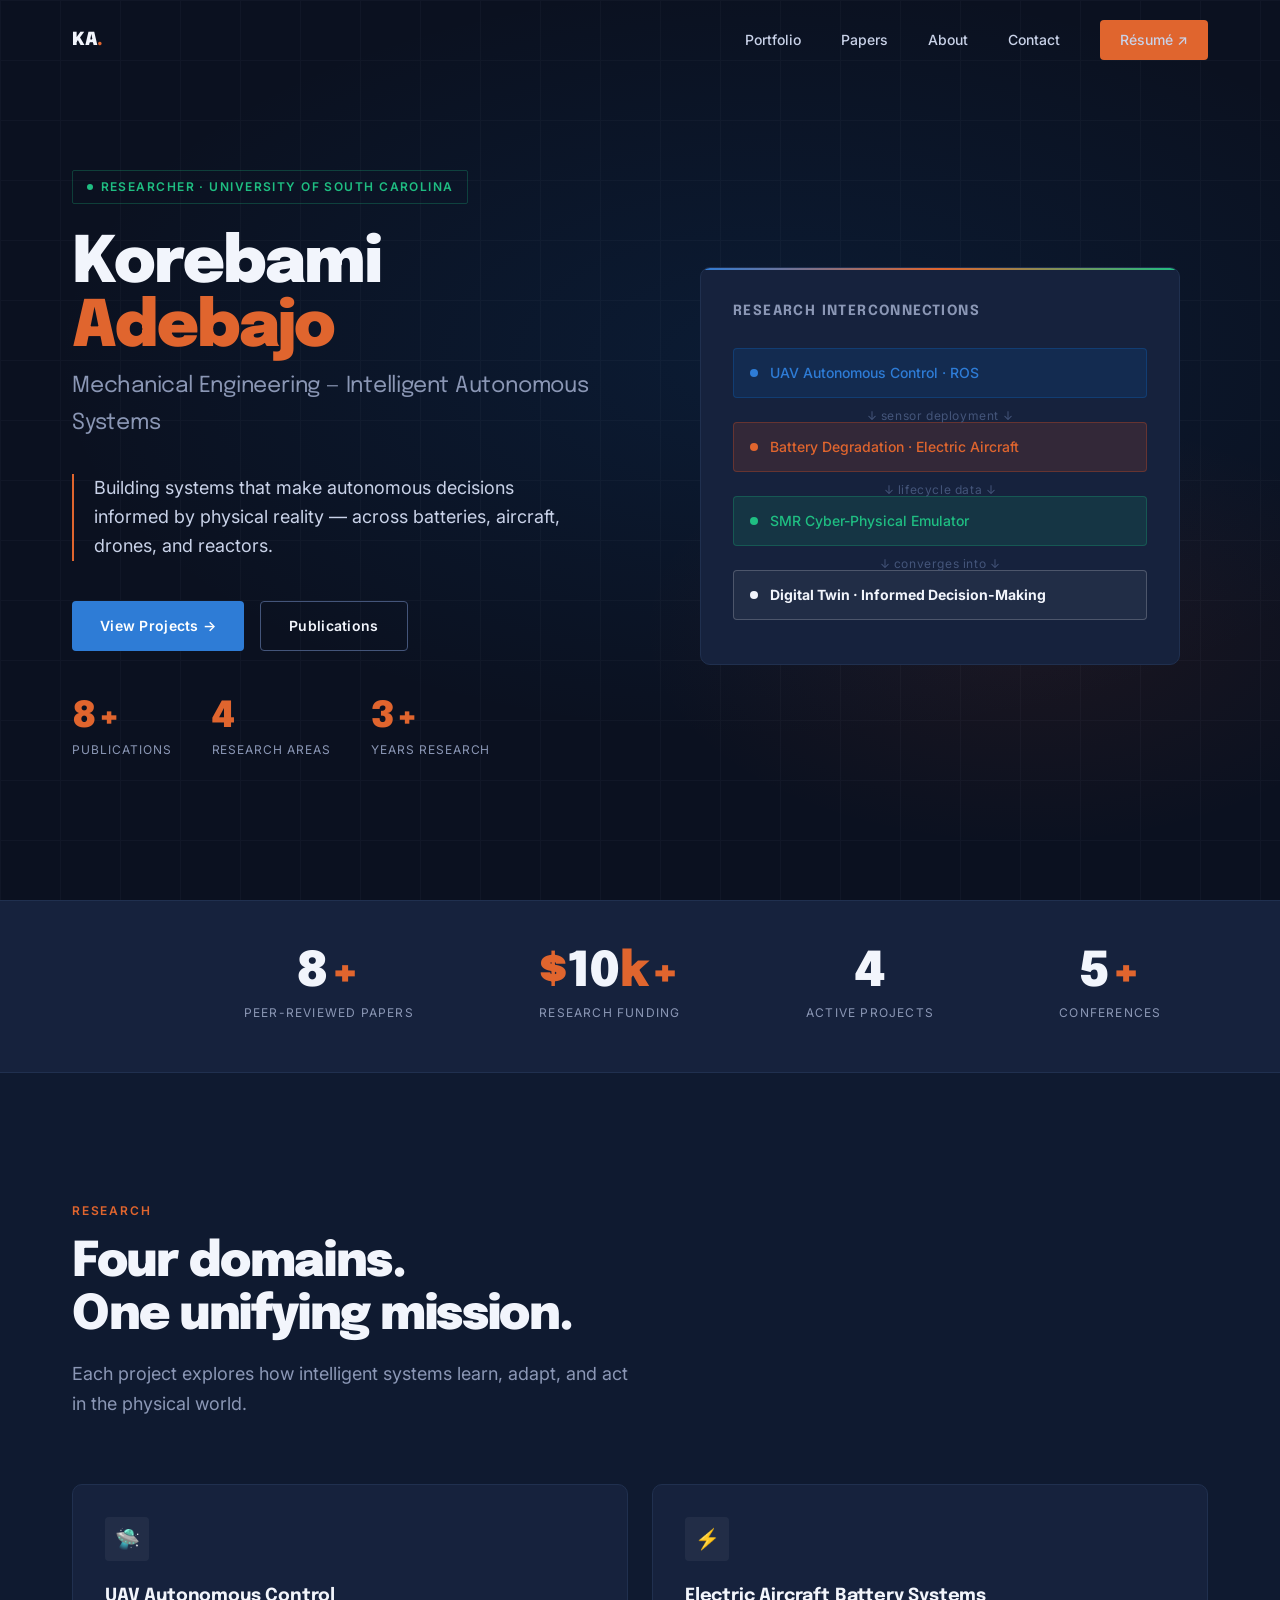
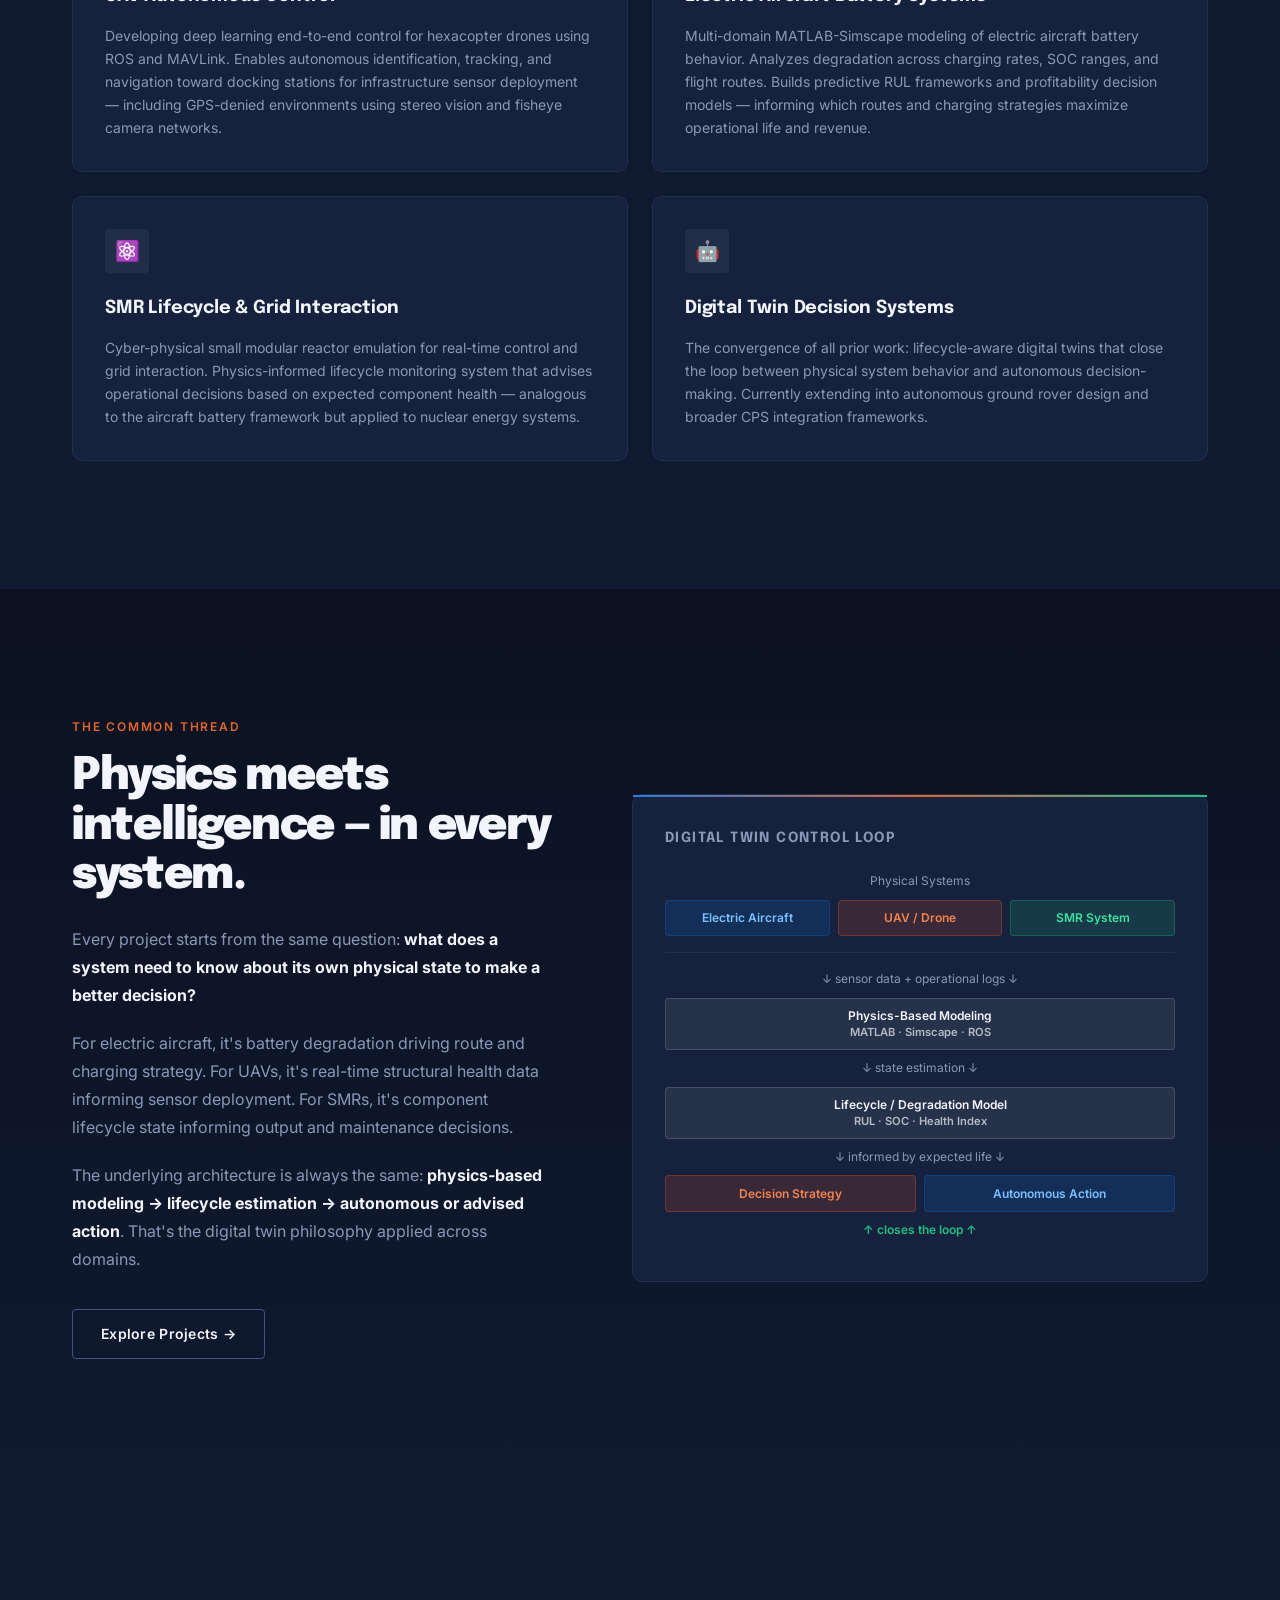
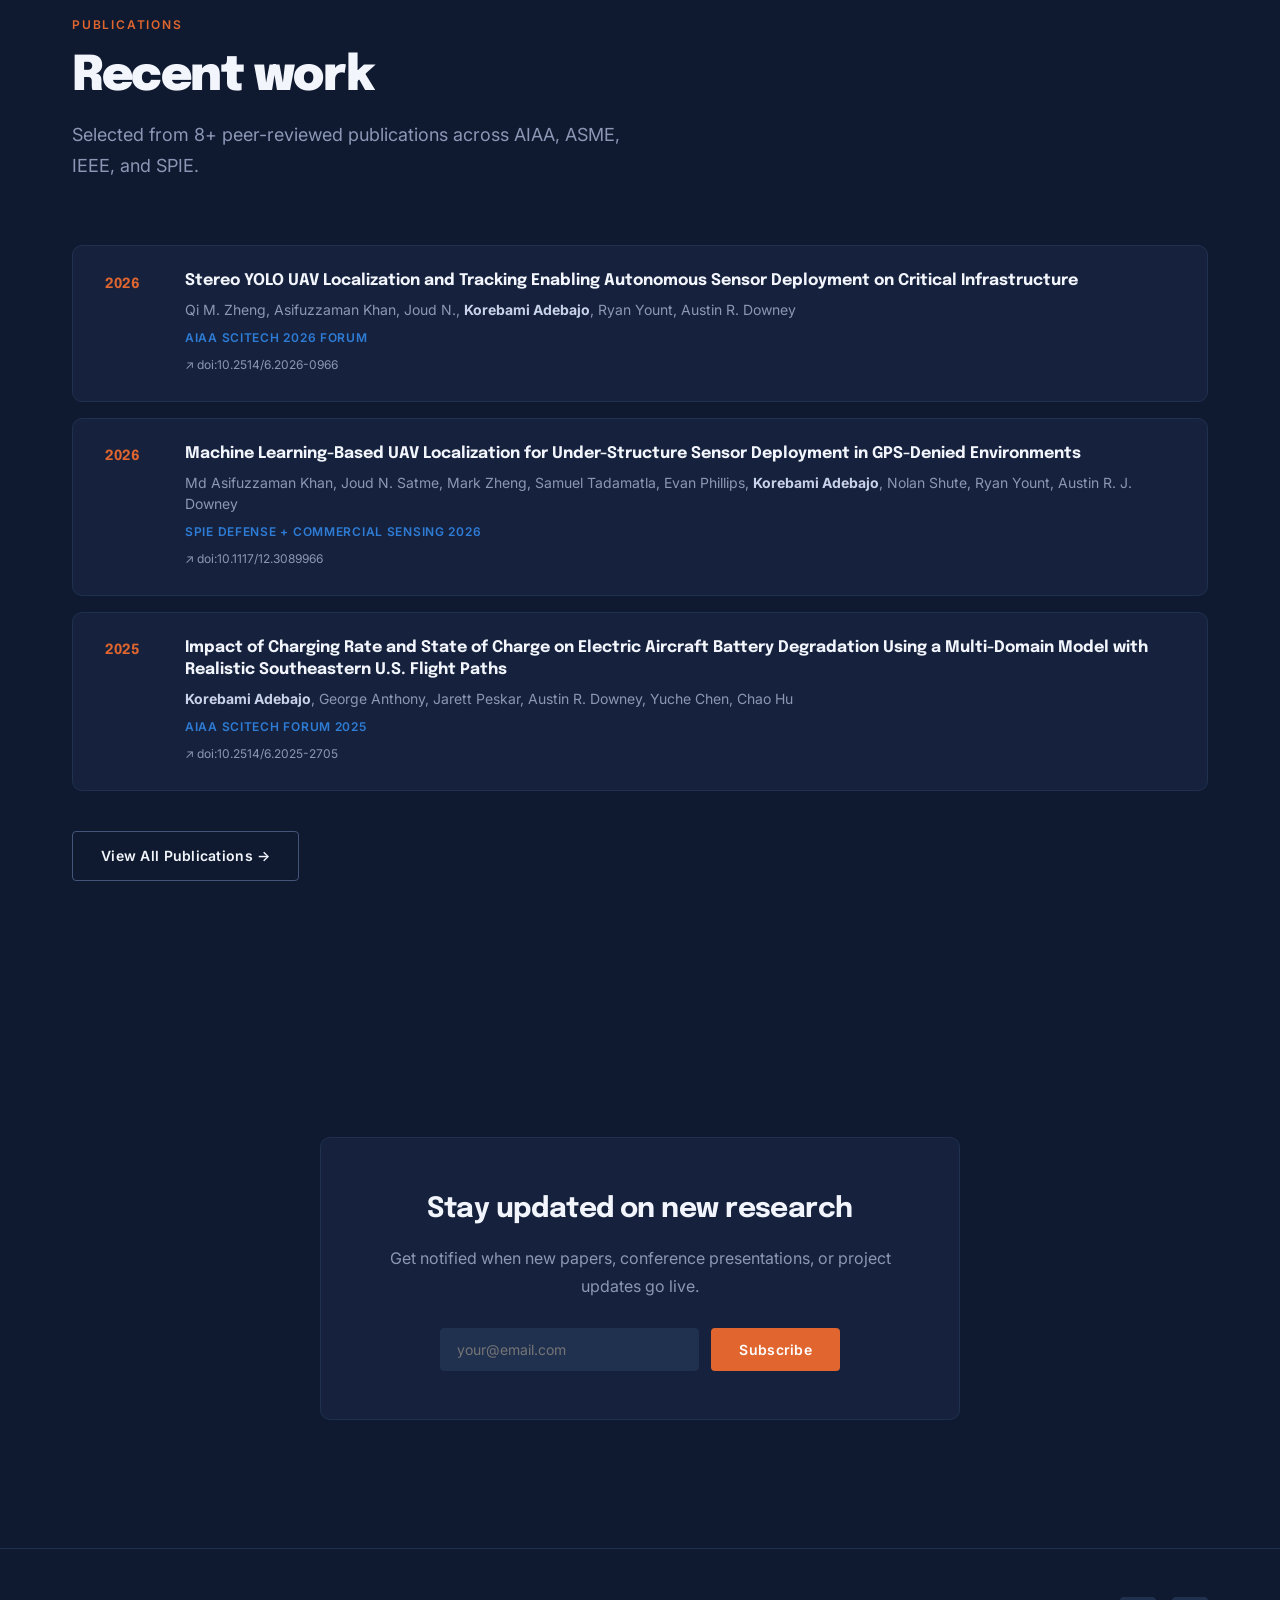
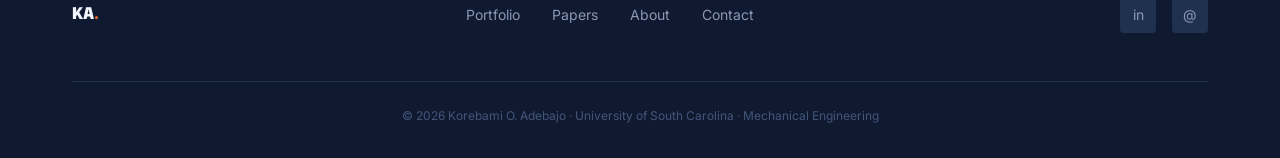
==== commit e2f46d35: "Update index.html removing gpa" ====
--- a/index.html
+++ b/index.html
@@ -100,8 +100,8 @@
 <div class="stats-bar">
   <div class="stats-bar__inner">
     <div class="stat-item reveal">
-      <span class="stat-item__num"><span data-target="3">0</span><em>.</em><span style="color:var(--white)">9</span></span>
-      <div class="stat-item__label">Undergraduate GPA</div>
+      <!-- <span class="stat-item__num"><span data-target="3">0</span><em>.</em><span style="color:var(--white)">9</span></span> -->
+      <!-- <div class="stat-item__label">Undergraduate GPA</div> -->
     </div>
     <div class="stat-item reveal reveal-delay-1">
       <span class="stat-item__num"><span data-target="8">0</span><em>+</em></span>
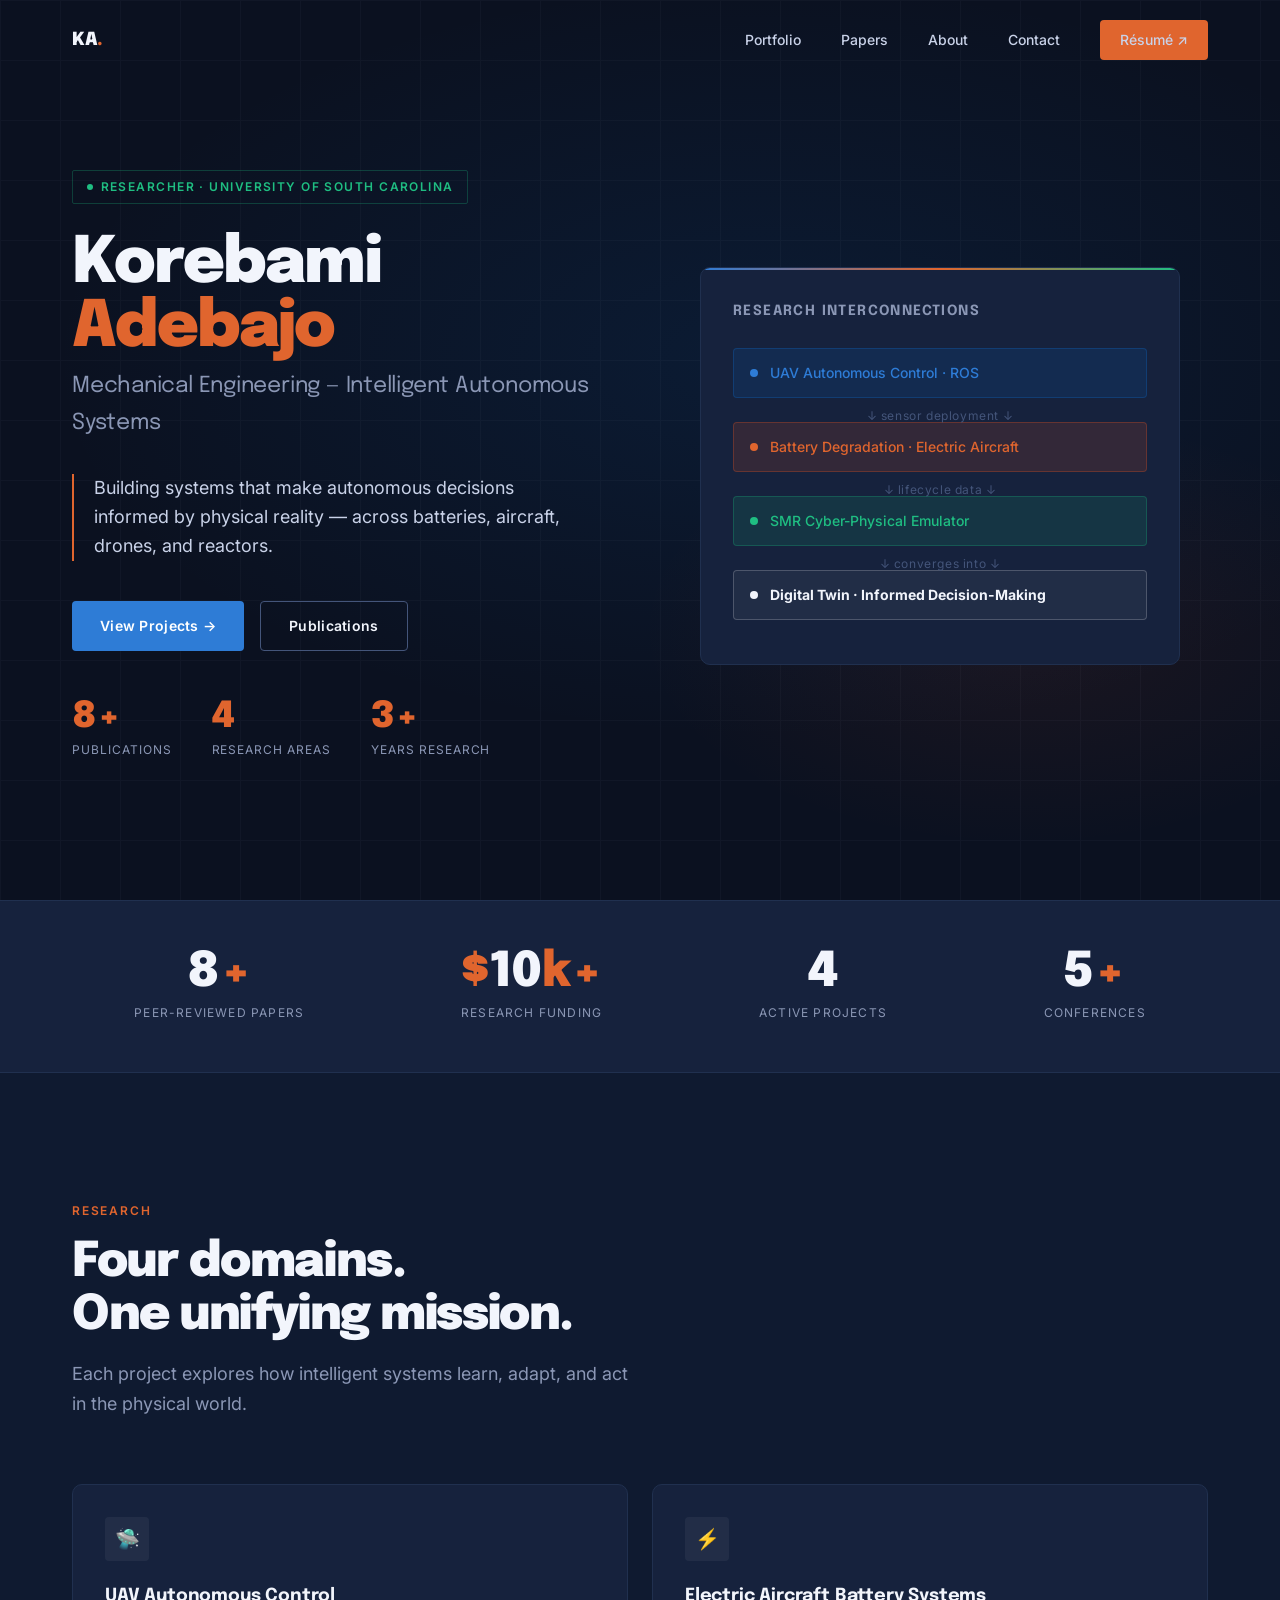
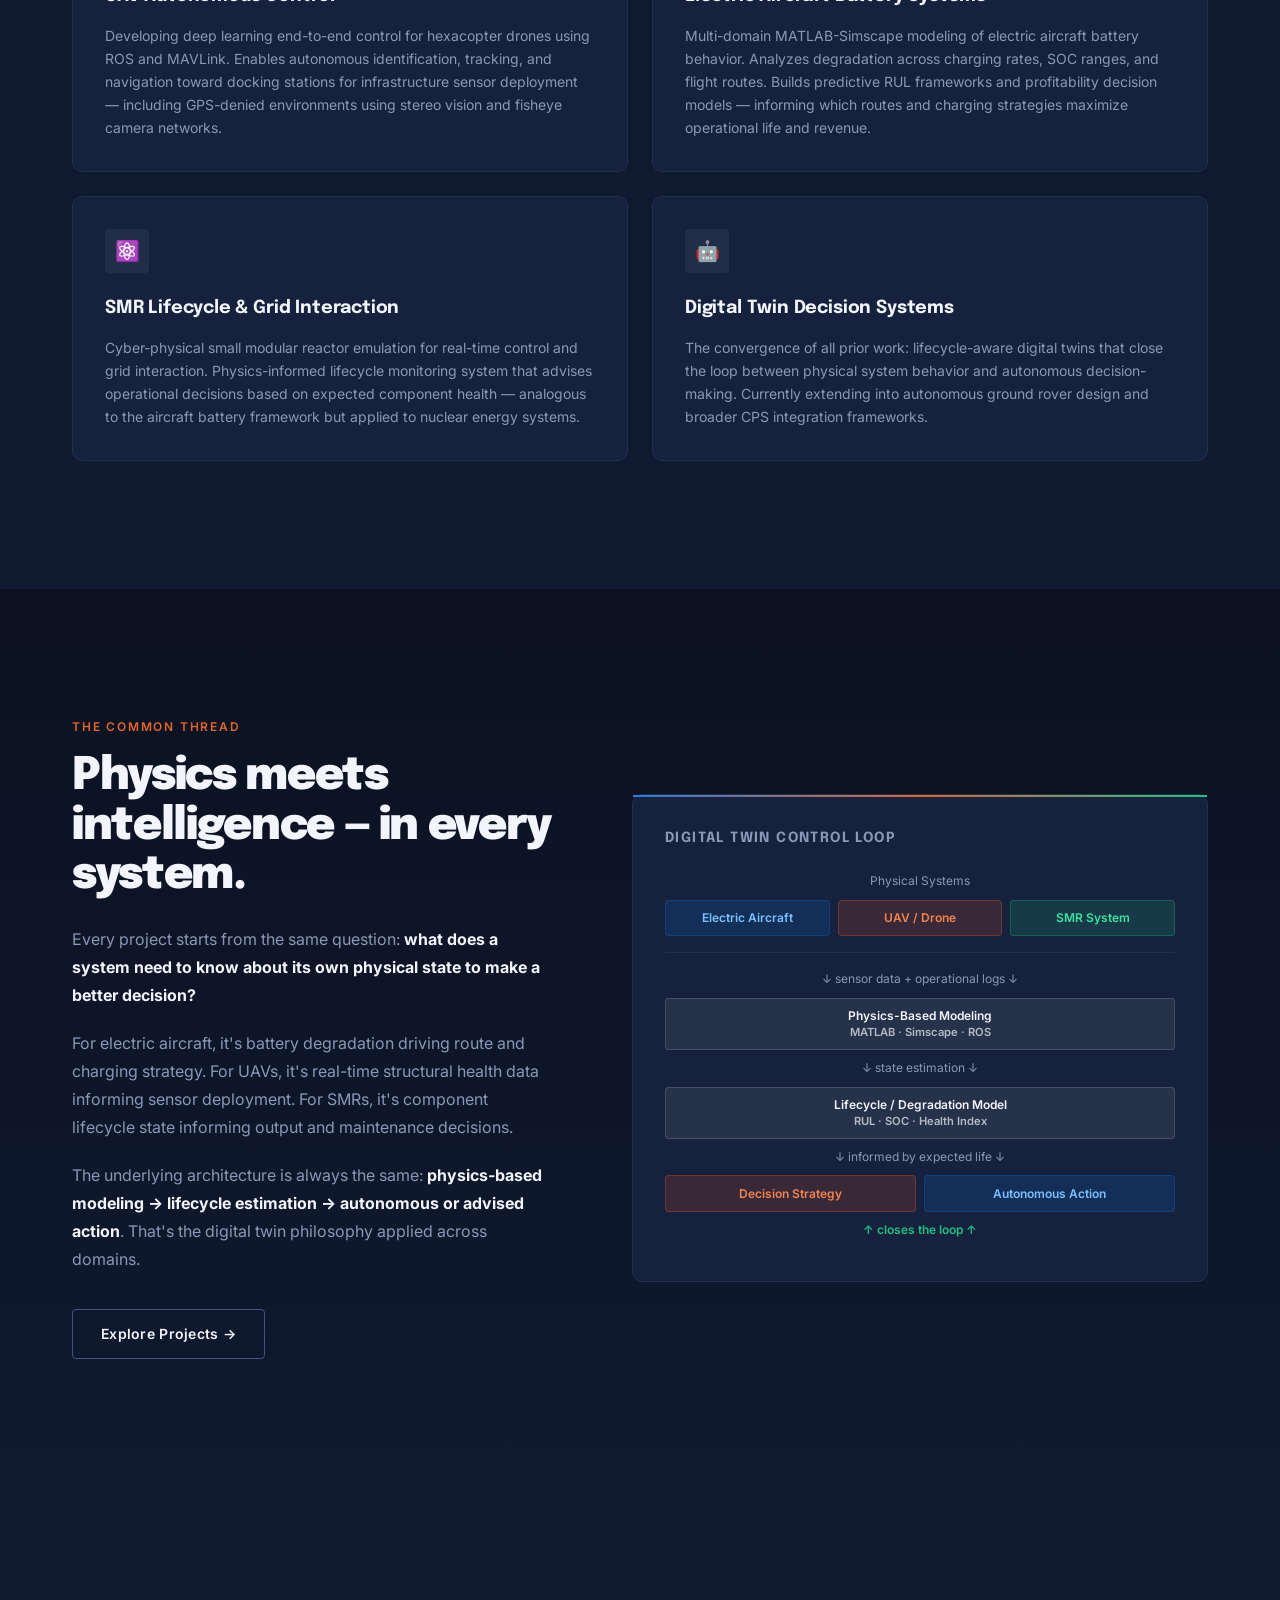
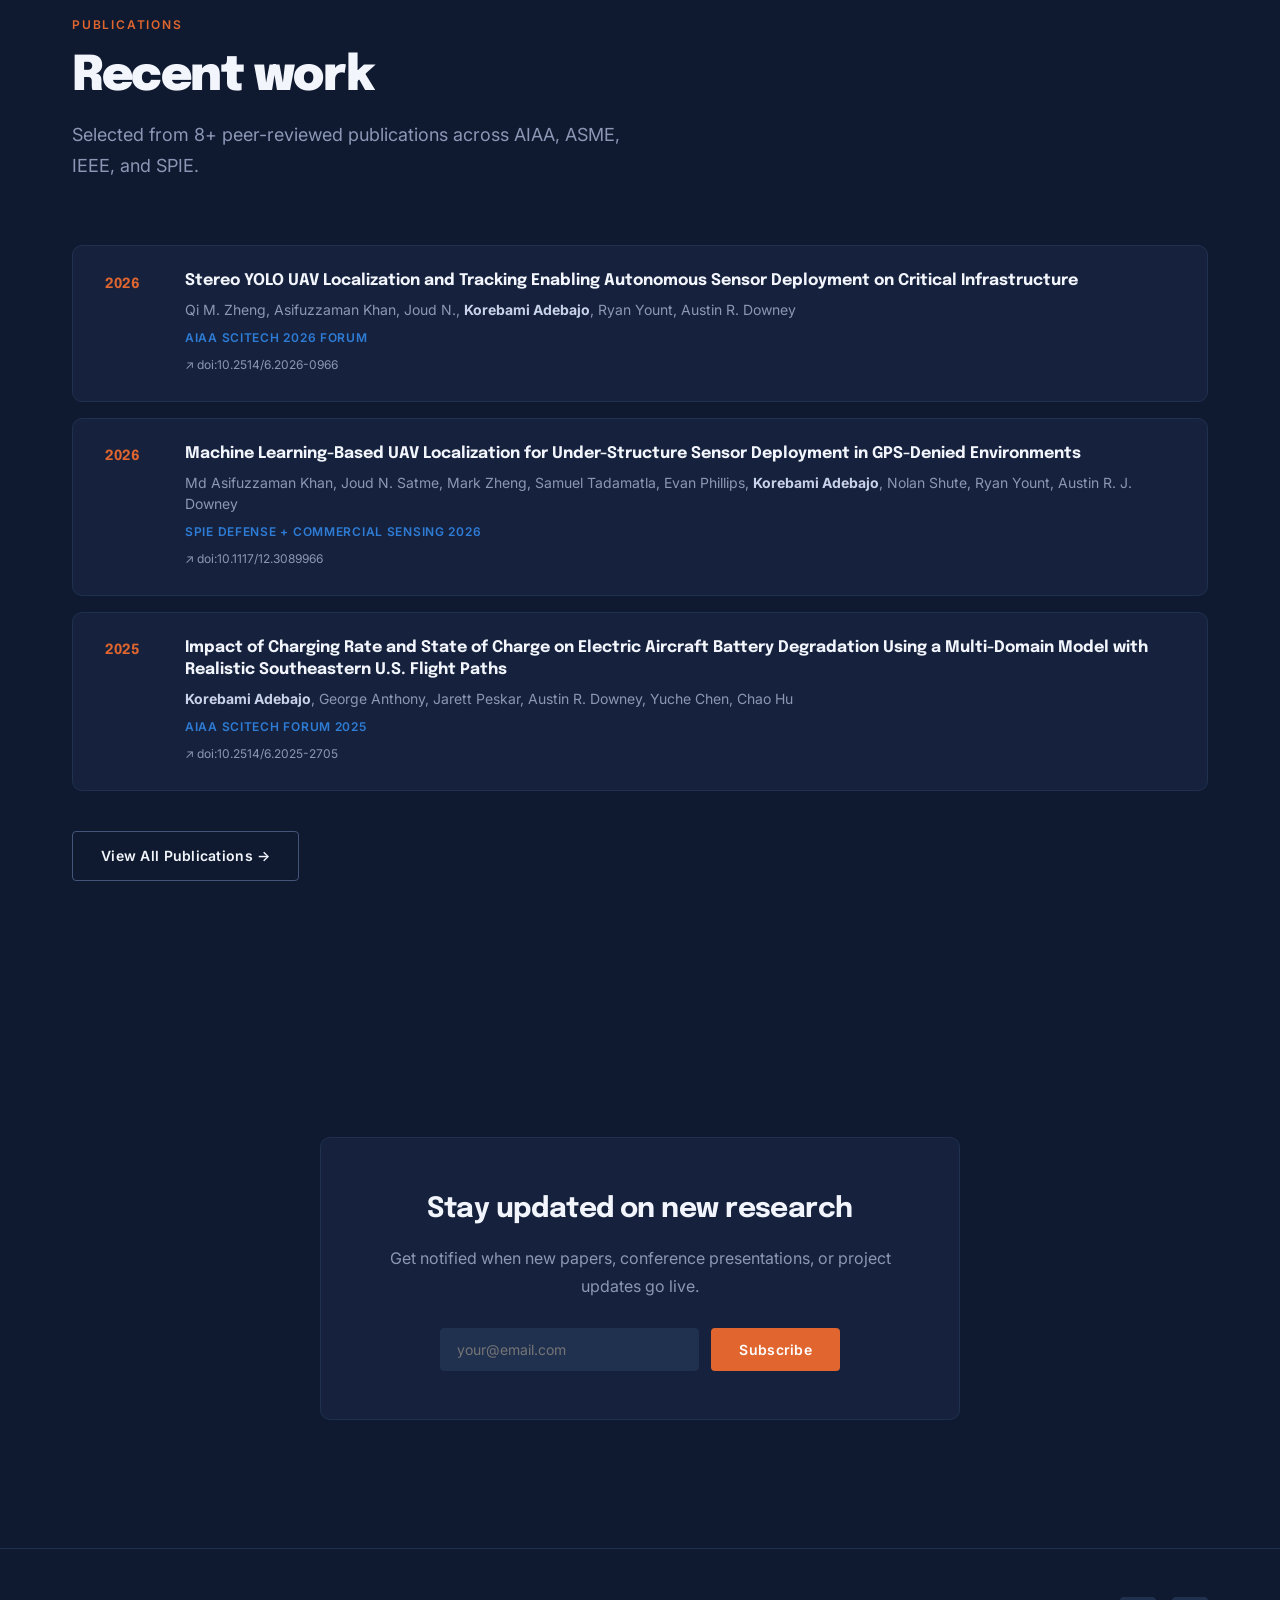
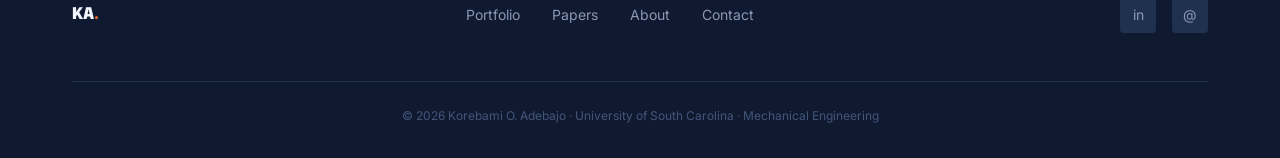
==== commit c9cc3b38: "Update index.html" ====
--- a/index.html
+++ b/index.html
@@ -99,10 +99,6 @@
 <!-- ============================================================ STATS BAR -->
 <div class="stats-bar">
   <div class="stats-bar__inner">
-    <div class="stat-item reveal">
-      <!-- <span class="stat-item__num"><span data-target="3">0</span><em>.</em><span style="color:var(--white)">9</span></span> -->
-      <!-- <div class="stat-item__label">Undergraduate GPA</div> -->
-    </div>
     <div class="stat-item reveal reveal-delay-1">
       <span class="stat-item__num"><span data-target="8">0</span><em>+</em></span>
       <div class="stat-item__label">Peer-Reviewed Papers</div>
